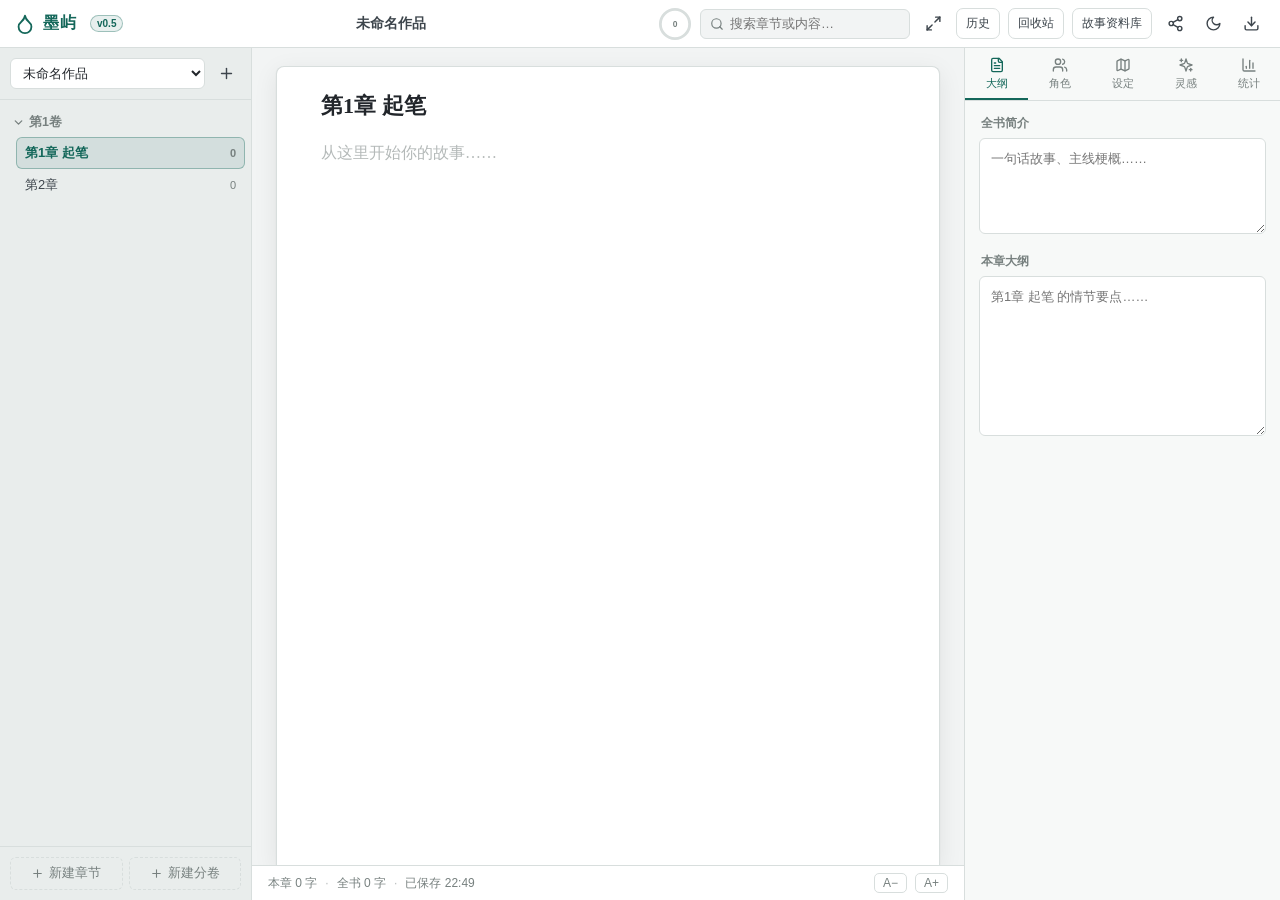
==== index.html @ b85f901d "feat: 新增水墨与未来界面主题" ====
<!DOCTYPE html>
<html lang="zh-CN">
<head>
<meta charset="UTF-8">
<meta name="viewport" content="width=device-width, initial-scale=1.0">
<title>墨屿 · 小说写作台 v0.5</title>
<link rel="stylesheet" href="styles.css?v=5">
<link rel="stylesheet" href="workspace-tools.css?v=5">
</head>
<body>
<header class="topbar">
  <div class="brand">
    <svg class="brand-mark" viewBox="0 0 24 24" fill="none" stroke="currentColor" stroke-width="2" stroke-linecap="round" stroke-linejoin="round"><path d="M12 22a7 7 0 0 0 7-7c0-2-1-3.9-3-5.5s-3.5-4-4-6.5c-.5 2.5-2 4.9-4 6.5C6 11.1 5 13 5 15a7 7 0 0 0 7 7z"/></svg>
    <span class="brand-name">墨屿</span><span class="version-badge">v0.5</span>
  </div>

  <div class="book-title-wrap">
    <input id="bookTitle" class="book-title" type="text" spellcheck="false" title="书名(点击修改)">
  </div>

  <div class="topbar-right">
    <div class="goal-ring" id="goalRing" title="今日码字进度">
      <svg viewBox="0 0 36 36">
        <circle class="ring-bg" cx="18" cy="18" r="15.5"></circle>
        <circle class="ring-fg" id="ringFg" cx="18" cy="18" r="15.5"></circle>
      </svg>
      <span class="ring-num" id="ringNum">0</span>
    </div>

    <div class="search-box">
      <svg viewBox="0 0 24 24" fill="none" stroke="currentColor" stroke-width="2" stroke-linecap="round"><circle cx="11" cy="11" r="8"/><path d="m21 21-4.3-4.3"/></svg>
      <input id="searchInput" type="text" placeholder="搜索章节或内容…" spellcheck="false">
      <div class="search-results" id="searchResults" hidden></div>
    </div>

    <button class="icon-btn" id="btnFocus" title="专注模式">
      <svg viewBox="0 0 24 24" fill="none" stroke="currentColor" stroke-width="2" stroke-linecap="round" stroke-linejoin="round"><path d="M15 3h6v6"/><path d="M9 21H3v-6"/><path d="M21 3l-7 7"/><path d="M3 21l7-7"/></svg>
    </button>
    <button class="text-tool-btn" id="btnHistory">历史</button>
    <button class="text-tool-btn" id="btnTrash">回收站</button>
    <button class="text-tool-btn" id="btnWorkspace">故事资料库</button>
    <button class="icon-btn" id="btnGraph" title="人物关系网">
      <svg viewBox="0 0 24 24" fill="none" stroke="currentColor" stroke-width="2" stroke-linecap="round" stroke-linejoin="round"><circle cx="18" cy="5" r="3"/><circle cx="6" cy="12" r="3"/><circle cx="18" cy="19" r="3"/><path d="m8.6 13.5 6.8 4"/><path d="m15.4 6.5-6.8 4"/></svg>
    </button>
    <div class="theme-wrap">
      <button class="icon-btn" id="btnTheme" title="选择界面主题" aria-haspopup="true" aria-expanded="false">
        <svg viewBox="0 0 24 24" fill="none" stroke="currentColor" stroke-width="2" stroke-linecap="round" stroke-linejoin="round"><path d="M12 3a6 6 0 0 0 9 9 9 9 0 1 1-9-9Z"/></svg>
      </button>
      <div class="theme-menu" id="themeMenu" hidden>
        <button data-theme-option="light"><i class="theme-dot light"></i><span>明亮</span><small>清爽通用</small></button>
        <button data-theme-option="dark"><i class="theme-dot dark"></i><span>深色</span><small>沉静护眼</small></button>
        <button data-theme-option="ink"><i class="theme-dot ink"></i><span>水墨</span><small>宣纸与朱砂</small></button>
        <button data-theme-option="future"><i class="theme-dot future"></i><span>未来</span><small>深空与冷光</small></button>
      </div>
    </div>
    <div class="menu-wrap">
      <button class="icon-btn" id="btnExport" title="导出 / 备份">
        <svg viewBox="0 0 24 24" fill="none" stroke="currentColor" stroke-width="2" stroke-linecap="round" stroke-linejoin="round"><path d="M21 15v4a2 2 0 0 1-2 2H5a2 2 0 0 1-2-2v-4"/><path d="m7 10 5 5 5-5"/><path d="M12 15V3"/></svg>
      </button>
      <div class="menu" id="exportMenu" hidden>
        <button data-action="export-txt">导出成稿 TXT</button>
        <button data-action="export-json">备份项目 JSON</button>
        <button data-action="import-json">导入 JSON 备份</button>
      </div>
    </div>
  </div>
</header>

<div class="layout">
  <aside class="sidebar" id="sidebar">
    <div class="side-head">
      <select id="projectSelect" title="切换作品"></select>
      <button class="icon-btn" id="btnNewProject" title="新建作品">
        <svg viewBox="0 0 24 24" fill="none" stroke="currentColor" stroke-width="2" stroke-linecap="round"><path d="M12 5v14"/><path d="M5 12h14"/></svg>
      </button>
    </div>
    <div class="tree" id="tree"></div>
    <div class="side-foot">
      <button class="ghost-btn" id="btnAddChapter">
        <svg viewBox="0 0 24 24" fill="none" stroke="currentColor" stroke-width="2" stroke-linecap="round"><path d="M12 5v14"/><path d="M5 12h14"/></svg>
        新建章节
      </button>
      <button class="ghost-btn" id="btnAddVolume">
        <svg viewBox="0 0 24 24" fill="none" stroke="currentColor" stroke-width="2" stroke-linecap="round"><path d="M12 5v14"/><path d="M5 12h14"/></svg>
        新建分卷
      </button>
    </div>
  </aside>

  <main class="editor-area" id="editorArea">
    <div class="paper">
      <input id="chapterTitle" class="chapter-title" type="text" placeholder="章节标题" spellcheck="false">
      <textarea id="editor" placeholder="从这里开始你的故事……" spellcheck="false"></textarea>
    </div>
    <footer class="statusbar">
      <span id="stChapter">本章 0 字</span>
      <span class="dot">·</span>
      <span id="stTotal">全书 0 字</span>
      <span class="dot">·</span>
      <span id="stSaved">尚未保存</span>
      <span class="spacer"></span>
      <button class="mini-btn" id="btnFontMinus" title="减小字号">A−</button>
      <button class="mini-btn" id="btnFontPlus" title="增大字号">A+</button>
    </footer>
  </main>

  <aside class="panel" id="panel">
    <nav class="panel-tabs">
      <button data-tab="outline" title="大纲"><svg viewBox="0 0 24 24" fill="none" stroke="currentColor" stroke-width="2" stroke-linecap="round" stroke-linejoin="round"><path d="M15 2H6a2 2 0 0 0-2 2v16a2 2 0 0 0 2 2h12a2 2 0 0 0 2-2V7Z"/><path d="M14 2v4a2 2 0 0 0 2 2h4"/><path d="M10 9H8"/><path d="M16 13H8"/><path d="M16 17H8"/></svg><span>大纲</span></button>
      <button data-tab="chars" title="角色"><svg viewBox="0 0 24 24" fill="none" stroke="currentColor" stroke-width="2" stroke-linecap="round" stroke-linejoin="round"><path d="M16 21v-2a4 4 0 0 0-4-4H6a4 4 0 0 0-4 4v2"/><circle cx="9" cy="7" r="4"/><path d="M22 21v-2a4 4 0 0 0-3-3.87"/><path d="M16 3.13a4 4 0 0 1 0 7.75"/></svg><span>角色</span></button>
      <button data-tab="notes" title="设定"><svg viewBox="0 0 24 24" fill="none" stroke="currentColor" stroke-width="2" stroke-linecap="round" stroke-linejoin="round"><path d="M14.106 5.553a2 2 0 0 0 1.788 0l3.659-1.83A1 1 0 0 1 21 4.619v12.764a1 1 0 0 1-.553.894l-4.553 2.277a2 2 0 0 1-1.788 0l-4.212-2.106a2 2 0 0 0-1.788 0l-3.659 1.83A1 1 0 0 1 3 19.381V6.618a1 1 0 0 1 .553-.894l4.553-2.277a2 2 0 0 1 1.788 0z"/><path d="M15 5.764v15"/><path d="M9 3.236v15"/></svg><span>设定</span></button>
      <button data-tab="inspire" title="灵感"><svg viewBox="0 0 24 24" fill="none" stroke="currentColor" stroke-width="2" stroke-linecap="round" stroke-linejoin="round"><path d="M12 3l1.9 5.8a2 2 0 0 0 1.3 1.3L21 12l-5.8 1.9a2 2 0 0 0-1.3 1.3L12 21l-1.9-5.8a2 2 0 0 0-1.3-1.3L3 12l5.8-1.9a2 2 0 0 0 1.3-1.3Z"/><path d="M5 3v4"/><path d="M3 5h4"/><path d="M19 17v4"/><path d="M17 19h4"/></svg><span>灵感</span></button>
      <button data-tab="stats" title="统计"><svg viewBox="0 0 24 24" fill="none" stroke="currentColor" stroke-width="2" stroke-linecap="round" stroke-linejoin="round"><path d="M3 3v16a2 2 0 0 0 2 2h16"/><path d="M18 17V9"/><path d="M13 17V5"/><path d="M8 17v-3"/></svg><span>统计</span></button>
    </nav>
    <div class="panel-body" id="panelBody"></div>
  </aside>
</div>

<input type="file" id="importFile" accept=".json" hidden>
<script src="app.js?v=5"></script>
<script src="graph.js?v=5"></script>
<script src="workspace-tools.js?v=5"></script>
</body>
</html>
---- styles.css ----
/* ============ 墨屿 · 主题变量 ============ */
:root {
  --bg: #f2f4f4;
  --paper: #ffffff;
  --side: #e9edec;
  --panel: #f7f9f8;
  --line: #d8dedd;
  --ink: #22262b;
  --ink-soft: #3d454c;
  --muted: #77807f;
  --accent: #14675a;
  --accent-hover: #0e5347;
  --accent-soft: rgba(20, 103, 90, 0.1);
  --accent-line: rgba(20, 103, 90, 0.35);
  --danger: #b23c2a;
  --gold: #b07d2b;
  --shadow: 0 1px 2px rgba(23, 30, 29, 0.06), 0 6px 24px rgba(23, 30, 29, 0.08);
  --ui-font: "Segoe UI", "Microsoft YaHei UI", "Microsoft YaHei", sans-serif;
  --write-font: "Source Han Serif SC", "Noto Serif SC", "Songti SC", "SimSun", serif;
}
[data-theme="dark"] {
  --bg: #14171a;
  --paper: #1d2126;
  --side: #101315;
  --panel: #181c1f;
  --line: #2b3136;
  --ink: #d9dde1;
  --ink-soft: #b7bec4;
  --muted: #7d868d;
  --accent: #35a892;
  --accent-hover: #4bbdA6;
  --accent-soft: rgba(53, 168, 146, 0.14);
  --accent-line: rgba(53, 168, 146, 0.4);
  --danger: #e06a50;
  --gold: #d0a04a;
  --shadow: 0 1px 2px rgba(0, 0, 0, 0.3), 0 6px 24px rgba(0, 0, 0, 0.35);
}

* { box-sizing: border-box; margin: 0; padding: 0; }
html, body { height: 100%; }
body {
  font-family: var(--ui-font);
  font-size: 14px;
  color: var(--ink);
  background: var(--bg);
  display: grid;
  grid-template-rows: 48px 1fr;
  overflow: hidden;
}
button { font-family: inherit; cursor: pointer; }
input, textarea, select { font-family: inherit; color: var(--ink); }
::selection { background: var(--accent-soft); }

/* ============ 顶栏 ============ */
.topbar {
  display: flex;
  align-items: center;
  gap: 16px;
  padding: 0 14px;
  background: var(--paper);
  border-bottom: 1px solid var(--line);
  z-index: 30;
}
.brand { display: flex; align-items: center; gap: 7px; color: var(--accent); }
.brand-mark { width: 22px; height: 22px; }
.brand-name { font-weight: 700; font-size: 16px; letter-spacing: 1px; }

.book-title-wrap { flex: 1; display: flex; justify-content: center; min-width: 0; }
.book-title {
  border: 1px solid transparent;
  background: transparent;
  font-size: 14px;
  font-weight: 600;
  text-align: center;
  padding: 4px 10px;
  border-radius: 6px;
  max-width: 320px;
  width: 100%;
  color: var(--ink-soft);
}
.book-title:hover { border-color: var(--line); }
.book-title:focus { outline: none; border-color: var(--accent-line); background: var(--bg); }

.topbar-right { display: flex; align-items: center; gap: 8px; }

/* 今日目标圆环 */
.goal-ring { position: relative; width: 34px; height: 34px; }
.goal-ring svg { width: 34px; height: 34px; transform: rotate(-90deg); }
.ring-bg { fill: none; stroke: var(--line); stroke-width: 3; }
.ring-fg {
  fill: none; stroke: var(--accent); stroke-width: 3; stroke-linecap: round;
  stroke-dasharray: 97.4; stroke-dashoffset: 97.4;
  transition: stroke-dashoffset 0.4s ease;
}
.goal-ring.done .ring-fg { stroke: var(--gold); }
.ring-num {
  position: absolute; inset: 0;
  display: flex; align-items: center; justify-content: center;
  font-size: 8.5px; font-weight: 700; color: var(--muted);
}
.goal-ring.done .ring-num { color: var(--gold); }

/* 搜索 */
.search-box {
  position: relative;
  display: flex; align-items: center; gap: 6px;
  background: var(--bg);
  border: 1px solid var(--line);
  border-radius: 6px;
  padding: 0 9px;
  height: 30px;
  width: 210px;
}
.search-box svg { width: 14px; height: 14px; color: var(--muted); flex: none; }
.search-box input { border: none; background: transparent; outline: none; width: 100%; font-size: 13px; }
.search-results {
  position: absolute; top: 36px; right: 0;
  width: 300px; max-height: 320px; overflow-y: auto;
  background: var(--paper);
  border: 1px solid var(--line);
  border-radius: 8px;
  box-shadow: var(--shadow);
  z-index: 50;
}
.search-hit { padding: 9px 12px; border-bottom: 1px solid var(--line); cursor: pointer; }
.search-hit:last-child { border-bottom: none; }
.search-hit:hover { background: var(--accent-soft); }
.search-hit .hit-title { font-weight: 600; font-size: 13px; }
.search-hit .hit-vol { color: var(--muted); font-size: 12px; margin-left: 6px; }
.search-hit .hit-clip { color: var(--muted); font-size: 12px; margin-top: 3px; line-height: 1.5; }
.search-hit mark { background: var(--accent-soft); color: var(--accent); border-radius: 2px; padding: 0 1px; }
.search-empty { padding: 14px; color: var(--muted); text-align: center; font-size: 13px; }

/* 图标按钮 */
.icon-btn {
  width: 30px; height: 30px;
  display: inline-flex; align-items: center; justify-content: center;
  background: transparent; border: 1px solid transparent; border-radius: 6px;
  color: var(--ink-soft);
}
.icon-btn:hover { background: var(--accent-soft); color: var(--accent); }
.icon-btn svg { width: 17px; height: 17px; }
.icon-btn.active { background: var(--accent-soft); color: var(--accent); }

/* 导出菜单 */
.menu-wrap { position: relative; }
.menu {
  position: absolute; top: 36px; right: 0;
  background: var(--paper); border: 1px solid var(--line);
  border-radius: 8px; box-shadow: var(--shadow);
  min-width: 170px; padding: 5px; z-index: 50;
}
.menu button {
  display: block; width: 100%; text-align: left;
  background: none; border: none; border-radius: 5px;
  padding: 8px 10px; font-size: 13px; color: var(--ink);
}
.menu button:hover { background: var(--accent-soft); color: var(--accent); }

/* ============ 主布局 ============ */
.layout {
  display: grid;
  grid-template-columns: 252px 1fr 316px;
  min-height: 0;
}

/* ---- 左侧: 作品树 ---- */
.sidebar {
  background: var(--side);
  border-right: 1px solid var(--line);
  display: flex; flex-direction: column;
  min-height: 0;
}
.side-head { display: flex; gap: 6px; padding: 10px; border-bottom: 1px solid var(--line); }
.side-head select {
  flex: 1; min-width: 0;
  background: var(--paper); border: 1px solid var(--line);
  border-radius: 6px; padding: 6px 8px; font-size: 13px; outline: none;
}
.tree { flex: 1; overflow-y: auto; padding: 8px 6px; }

.vol { margin-bottom: 4px; }
.vol-header {
  display: flex; align-items: center; gap: 4px;
  padding: 6px 6px; border-radius: 6px;
  font-size: 12.5px; font-weight: 700; color: var(--muted);
  cursor: pointer; user-select: none;
}
.vol-header:hover { background: var(--accent-soft); color: var(--accent); }
.vol-header .chev { width: 13px; height: 13px; transition: transform 0.15s; flex: none; }
.vol.closed .chev { transform: rotate(-90deg); }
.vol-title { flex: 1; overflow: hidden; text-overflow: ellipsis; white-space: nowrap; }
.vol-acts, .ch-acts { display: none; gap: 2px; flex: none; }
.vol-header:hover .vol-acts, .ch-item:hover .ch-acts { display: inline-flex; }
.mini-icon {
  width: 20px; height: 20px; border: none; background: none; border-radius: 4px;
  display: inline-flex; align-items: center; justify-content: center;
  color: var(--muted);
}
.mini-icon:hover { color: var(--accent); background: var(--paper); }
.mini-icon.danger:hover { color: var(--danger); }
.mini-icon svg { width: 12.5px; height: 12.5px; }

.ch-list { padding-left: 10px; }
.vol.closed .ch-list { display: none; }
.ch-item {
  display: flex; align-items: center; gap: 4px;
  padding: 6px 8px; border-radius: 6px;
  font-size: 13px; cursor: pointer; user-select: none;
  color: var(--ink-soft);
  border: 1px solid transparent;
}
.ch-item:hover { background: var(--accent-soft); }
.ch-item.active { background: var(--accent-soft); color: var(--accent); font-weight: 600; border-color: var(--accent-line); }
.ch-item .ch-name { flex: 1; overflow: hidden; text-overflow: ellipsis; white-space: nowrap; }
.ch-item .ch-count { font-size: 11px; color: var(--muted); flex: none; }
.ch-item.drop-before { box-shadow: 0 -2px 0 var(--accent); }
.ch-item.drop-after { box-shadow: 0 2px 0 var(--accent); }
.vol-header.drop-into { outline: 2px dashed var(--accent-line); outline-offset: -2px; }

.rename-input {
  flex: 1; min-width: 0; font-size: 13px;
  border: 1px solid var(--accent-line); border-radius: 4px;
  padding: 2px 6px; outline: none; background: var(--paper);
}

.side-foot {
  display: flex; gap: 6px; padding: 10px;
  border-top: 1px solid var(--line);
}
.ghost-btn {
  flex: 1;
  display: inline-flex; align-items: center; justify-content: center; gap: 5px;
  background: transparent; border: 1px dashed var(--line);
  border-radius: 6px; padding: 7px 0;
  font-size: 12.5px; color: var(--muted);
}
.ghost-btn:hover { border-color: var(--accent-line); color: var(--accent); background: var(--accent-soft); }
.ghost-btn svg { width: 13px; height: 13px; }

/* ---- 中间: 编辑器 ---- */
.editor-area {
  display: flex; flex-direction: column;
  min-width: 0; min-height: 0;
  background: var(--bg);
}
.paper {
  flex: 1; min-height: 0;
  display: flex; flex-direction: column;
  background: var(--paper);
  margin: 18px auto 0;
  width: min(760px, calc(100% - 48px));
  border: 1px solid var(--line);
  border-bottom: none;
  border-radius: 8px 8px 0 0;
  box-shadow: var(--shadow);
  overflow: hidden;
}
.chapter-title {
  border: none; outline: none; background: transparent;
  font-family: var(--write-font);
  font-size: 22px; font-weight: 700;
  padding: 26px 44px 6px;
  color: var(--ink);
}
#editor {
  flex: 1; min-height: 0;
  border: none; outline: none; resize: none; background: transparent;
  font-family: var(--write-font);
  font-size: 16px; line-height: 2;
  padding: 12px 44px 60px;
  color: var(--ink);
}
#editor::placeholder, .chapter-title::placeholder { color: var(--muted); opacity: 0.55; }

.statusbar {
  display: flex; align-items: center; gap: 8px;
  padding: 7px 16px;
  font-size: 12px; color: var(--muted);
  border-top: 1px solid var(--line);
  background: var(--paper);
}
.statusbar .dot { opacity: 0.5; }
.statusbar .spacer { flex: 1; }
.mini-btn {
  border: 1px solid var(--line); background: transparent;
  border-radius: 5px; padding: 2px 8px;
  font-size: 12px; color: var(--muted);
}
.mini-btn:hover { color: var(--accent); border-color: var(--accent-line); }

/* ---- 右侧: 设定面板 ---- */
.panel {
  background: var(--panel);
  border-left: 1px solid var(--line);
  display: flex; flex-direction: column;
  min-height: 0;
}
.panel-tabs {
  display: flex;
  border-bottom: 1px solid var(--line);
}
.panel-tabs button {
  flex: 1;
  display: flex; flex-direction: column; align-items: center; gap: 3px;
  background: none; border: none;
  padding: 9px 0 7px;
  font-size: 11px; color: var(--muted);
  border-bottom: 2px solid transparent;
}
.panel-tabs button svg { width: 16px; height: 16px; }
.panel-tabs button:hover { color: var(--accent); }
.panel-tabs button.active { color: var(--accent); border-bottom-color: var(--accent); }
.panel-body { flex: 1; overflow-y: auto; padding: 14px; }

.field-label {
  font-size: 12px; font-weight: 700; color: var(--muted);
  margin: 0 0 6px 2px;
}
.panel-body textarea, .panel-body input[type="text"] {
  width: 100%;
  background: var(--paper);
  border: 1px solid var(--line);
  border-radius: 6px;
  padding: 9px 11px;
  font-size: 13px; line-height: 1.7;
  outline: none; resize: vertical;
}
.panel-body textarea:focus, .panel-body input[type="text"]:focus { border-color: var(--accent-line); }
.outline-syn { min-height: 96px; margin-bottom: 16px; }
.outline-ch { min-height: 160px; }
.outline-empty { color: var(--muted); font-size: 13px; padding: 18px 4px; text-align: center; }

/* 卡片(角色 / 设定) */
.card {
  background: var(--paper);
  border: 1px solid var(--line);
  border-radius: 8px;
  padding: 12px;
  margin-bottom: 10px;
}
.card-head { display: flex; align-items: center; gap: 8px; }
.card-head input.card-name {
  flex: 1; min-width: 0;
  border: none; background: transparent; outline: none;
  font-size: 14px; font-weight: 700; color: var(--ink);
  border-bottom: 1px dashed transparent;
  padding: 1px 0;
}
.card-head input.card-name:hover, .card-head input.card-name:focus { border-bottom-color: var(--accent-line); }
.tag-select {
  border: 1px solid var(--line); background: var(--bg);
  border-radius: 20px; padding: 2px 8px;
  font-size: 11px; color: var(--muted); outline: none;
}
.card textarea {
  margin-top: 8px; min-height: 64px; font-size: 12.5px;
}
.card-actions { display: flex; justify-content: flex-end; margin-top: 6px; }
.link-btn {
  background: none; border: none;
  font-size: 12px; color: var(--muted);
  display: inline-flex; align-items: center; gap: 4px;
}
.link-btn:hover { color: var(--danger); }
.link-btn svg { width: 12px; height: 12px; }

.add-block {
  width: 100%;
  border: 1px dashed var(--line); background: transparent;
  border-radius: 8px; padding: 10px;
  font-size: 13px; color: var(--muted);
  display: flex; align-items: center; justify-content: center; gap: 6px;
}
.add-block:hover { color: var(--accent); border-color: var(--accent-line); background: var(--accent-soft); }
.add-block svg { width: 14px; height: 14px; }

/* 灵感 */
.inspire-card {
  background: var(--paper);
  border: 1px solid var(--line);
  border-left: 3px solid var(--gold);
  border-radius: 8px;
  padding: 14px;
  font-family: var(--write-font);
  font-size: 14px; line-height: 1.9;
  color: var(--ink);
  margin-bottom: 12px;
}
.inspire-actions { display: flex; gap: 8px; }
.solid-btn {
  flex: 1;
  background: var(--accent); color: #fff;
  border: none; border-radius: 6px;
  padding: 8px 0; font-size: 13px;
  display: inline-flex; align-items: center; justify-content: center; gap: 6px;
}
.solid-btn:hover { background: var(--accent-hover); }
.solid-btn.plain { background: transparent; color: var(--accent); border: 1px solid var(--accent-line); }
.solid-btn.plain:hover { background: var(--accent-soft); }
.solid-btn svg { width: 14px; height: 14px; }

/* 统计 */
.stat-grid { display: grid; grid-template-columns: 1fr 1fr; gap: 10px; margin-bottom: 16px; }
.stat-cell {
  background: var(--paper); border: 1px solid var(--line);
  border-radius: 8px; padding: 12px;
}
.stat-num { font-size: 22px; font-weight: 700; color: var(--ink); font-variant-numeric: tabular-nums; }
.stat-num em { font-style: normal; font-size: 12px; color: var(--muted); font-weight: 400; margin-left: 3px; }
.stat-cap { font-size: 12px; color: var(--muted); margin-top: 2px; }
.goal-row { display: flex; align-items: center; gap: 8px; margin: 0 2px 8px; font-size: 12.5px; color: var(--muted); }
.goal-row input {
  width: 70px; background: var(--paper); border: 1px solid var(--line);
  border-radius: 5px; padding: 4px 6px; font-size: 12.5px; outline: none; color: var(--ink);
}
.progress-track {
  height: 8px; background: var(--line); border-radius: 4px;
  overflow: hidden; margin-bottom: 18px;
}
.progress-fill { height: 100%; background: var(--accent); border-radius: 4px; transition: width 0.3s; }
.progress-fill.done { background: var(--gold); }
.week-chart { display: flex; align-items: flex-end; gap: 8px; height: 110px; padding: 6px 2px 0; }
.day-bar { flex: 1; display: flex; flex-direction: column; align-items: center; gap: 5px; height: 100%; justify-content: flex-end; }
.day-bar .bar {
  width: 100%; max-width: 26px;
  background: var(--accent); border-radius: 4px 4px 0 0;
  min-height: 2px;
}
.day-bar.today .bar { background: var(--gold); }
.day-bar .bar-num { font-size: 10px; color: var(--muted); }
.day-bar .bar-day { font-size: 10.5px; color: var(--muted); }
.day-bar.today .bar-day { color: var(--gold); font-weight: 700; }

/* 专注模式 */
body.focus .sidebar, body.focus .panel { display: none; }
body.focus .layout { grid-template-columns: 1fr; }
body.focus .paper { width: min(820px, calc(100% - 64px)); }

/* 滚动条 */
::-webkit-scrollbar { width: 9px; height: 9px; }
::-webkit-scrollbar-thumb { background: var(--line); border-radius: 5px; border: 2px solid transparent; background-clip: content-box; }
::-webkit-scrollbar-thumb:hover { background: var(--muted); border: 2px solid transparent; background-clip: content-box; }
::-webkit-scrollbar-track { background: transparent; }

/* 空树提示 */
.tree-empty { padding: 26px 14px; text-align: center; color: var(--muted); font-size: 13px; line-height: 2; }

@media (max-width: 1100px) {
  .layout { grid-template-columns: 220px 1fr 280px; }
  .search-box { width: 150px; }
}

/* ============ 人物关系网 ============ */
.graph-overlay {
  position: fixed; inset: 0; z-index: 100;
  background: var(--bg);
  display: grid; grid-template-rows: 52px 1fr auto;
}
.graph-top {
  display: flex; align-items: center; gap: 12px;
  flex-wrap: wrap; row-gap: 8px;
  padding: 8px 16px;
  background: var(--paper);
  border-bottom: 1px solid var(--line);
}
.graph-title { font-size: 15px; font-weight: 700; }
.graph-meta { color: var(--muted); font-size: 12.5px; }
.legend {
  display: flex; align-items: center; gap: 12px; flex-wrap: wrap;
  margin-left: auto;
  font-size: 11.5px; color: var(--muted);
}
.legend .lg { display: inline-flex; align-items: center; gap: 4px; }
.legend i.dot { width: 9px; height: 9px; border-radius: 50%; }
.legend i.line { width: 14px; height: 3px; border-radius: 2px; }\n.graph-zoom {\n  display: inline-flex; align-items: center; gap: 4px;\n  background: var(--bg); border: 1px solid var(--line);\n  border-radius: 6px; padding: 2px;\n  font-size: 12px; color: var(--muted);\n}\n.graph-zoom button {\n  width: 24px; height: 24px;\n  display: inline-flex; align-items: center; justify-content: center;\n  background: transparent; border: none; border-radius: 4px;\n  color: var(--ink-soft); font-size: 16px; line-height: 1;\n}\n.graph-zoom button:hover { background: var(--accent-soft); color: var(--accent); }\n#graphZoomValue { min-width: 38px; text-align: center; font-size: 11px; }
.graph-main { display: grid; grid-template-columns: 1fr 308px; min-height: 0; }
.graph-canvas-wrap { position: relative; min-width: 0; min-height: 0; }
#graphCanvas { width: 100%; height: 100%; display: block; cursor: grab; }
#graphCanvas.grabbing { cursor: grabbing; }
#graphCanvas.point { cursor: pointer; }
.graph-hint {
  position: absolute; left: 14px; bottom: 12px;
  font-size: 11.5px; color: var(--muted);
  background: var(--paper); border: 1px solid var(--line);
  border-radius: 6px; padding: 5px 10px;
  pointer-events: none;
}
.graph-side {
  border-left: 1px solid var(--line);
  background: var(--panel);
  overflow-y: auto;
  padding: 12px;
  display: flex; flex-direction: column; gap: 14px;
}
.gs-cap {
  font-size: 12px; font-weight: 700; color: var(--muted);
  margin-bottom: 8px; display: flex; align-items: center; justify-content: space-between;
}
.person-row {
  display: flex; align-items: center; gap: 8px;
  padding: 7px 9px; border-radius: 6px;
  cursor: pointer; border: 1px solid transparent;
}
.person-row:hover { background: var(--accent-soft); }
.person-row.sel { background: var(--accent-soft); border-color: var(--accent-line); }
.person-row.new-found { border: 1px dashed var(--line); }
.person-dot { width: 10px; height: 10px; border-radius: 50%; flex: none; }
.person-name { font-weight: 600; font-size: 13px; flex: 1; overflow: hidden; text-overflow: ellipsis; white-space: nowrap; }
.person-tag {
  font-size: 10.5px; color: var(--muted);
  border: 1px solid var(--line); border-radius: 10px;
  padding: 1px 7px; flex: none;
}
.person-n { font-size: 11px; color: var(--muted); flex: none; font-variant-numeric: tabular-nums; }
.join-btn {
  border: 1px solid var(--accent-line); background: transparent;
  color: var(--accent); border-radius: 5px;
  font-size: 11px; padding: 2px 8px; flex: none;
}
.join-btn:hover { background: var(--accent-soft); }

.rel-row {
  background: var(--paper); border: 1px solid var(--line);
  border-radius: 8px; padding: 10px 12px; margin-bottom: 8px;
}
.rel-head { display: flex; align-items: center; gap: 7px; margin-bottom: 5px; }
.rel-name { font-weight: 700; font-size: 13px; flex: 1; }
.rel-type {
  font-size: 10.5px; font-weight: 700;
  border: 1px solid; border-radius: 10px;
  padding: 1px 8px;
}
.rel-w { font-size: 11px; color: var(--muted); }
.rel-evi {
  font-family: var(--write-font);
  font-size: 12.5px; line-height: 1.8;
  color: var(--ink-soft);
  border-left: 2px solid var(--gold);
  padding-left: 9px;
  margin-top: 5px;
}
.gs-empty { color: var(--muted); font-size: 12.5px; padding: 10px 2px; line-height: 1.8; }

/* ============ 人物关系网升级控件 ============ */
.graph-select {
  height: 30px;
  background: var(--paper);
  border: 1px solid var(--line);
  border-radius: 6px;
  color: var(--ink-soft);
  padding: 0 8px;
  font-size: 13px;
}
.path-query {
  display: flex;
  align-items: center;
  gap: 5px;
  background: var(--bg);
  border: 1px solid var(--line);
  border-radius: 6px;
  padding: 3px 6px;
  color: var(--muted);
  font-size: 12px;
}
.path-query input {
  width: 62px;
  border: none;
  background: transparent;
  outline: none;
  color: var(--ink);
  font-size: 12px;
}
.graph-tooltip {
  position: absolute;
  display: none;
  z-index: 20;
  max-width: 260px;
  background: var(--paper);
  border: 1px solid var(--line);
  border-radius: 6px;
  box-shadow: var(--shadow);
  padding: 7px 9px;
  font-size: 12px;
  line-height: 1.5;
  pointer-events: none;
  color: var(--ink-soft);
}
.graph-bottom {
  border-top: 1px solid var(--line);
  background: var(--paper);
  padding: 8px 16px;
}
.timeline {
  display: flex;
  align-items: center;
  gap: 10px;
  font-size: 12px;
  color: var(--muted);
}
.timeline input[type="range"] {
  flex: 1;
}
.graph-controls {
  display: flex;
  flex-direction: column;
  gap: 8px;
  margin-bottom: 12px;
}
.graph-search {
  width: 100%;
  height: 30px;
  background: var(--paper);
  border: 1px solid var(--line);
  border-radius: 6px;
  padding: 0 9px;
  font-size: 13px;
  color: var(--ink);
  outline: none;
}
.graph-search:focus { border-color: var(--accent-line); }
.filter-row {
  display: flex;
  gap: 6px;
}
.filter-row select {
  flex: 1;
  min-width: 0;
  height: 28px;
  background: var(--paper);
  border: 1px solid var(--line);
  border-radius: 6px;
  font-size: 12px;
  color: var(--ink-soft);
}
.gs-editor {
  background: var(--paper);
  border: 1px solid var(--line);
  border-radius: 8px;
  padding: 10px 12px;
  display: flex;
  flex-direction: column;
  gap: 9px;
  margin-bottom: 12px;
}
.gs-editor label {
  display: flex;
  flex-direction: column;
  gap: 3px;
  font-size: 12px;
  color: var(--muted);
}
.gs-editor input[type="text"],
.gs-editor input[type="url"],
.gs-editor input[type="number"],
.gs-editor input:not([type]),
.gs-editor select {
  height: 30px;
  background: var(--bg);
  border: 1px solid var(--line);
  border-radius: 6px;
  padding: 0 8px;
  font-size: 13px;
  color: var(--ink);
  outline: none;
}
.gs-editor input[type="color"] {
  height: 30px;
  padding: 2px;
  background: var(--bg);
  border: 1px solid var(--line);
  border-radius: 6px;
}
.gs-editor label:has(input[type="checkbox"]) {
  flex-direction: row;
  align-items: center;
  gap: 6px;
}
.gs-editor input[type="range"] { flex: 1; }
.add-block {
  display: block;
  width: 100%;
  background: var(--accent-soft);
  color: var(--accent);
  border: 1px solid var(--accent-line);
  border-radius: 6px;
  padding: 7px 10px;
  font-size: 12.5px;
  text-align: center;
}
.add-block:hover { background: rgba(20, 103, 90, 0.18); }
.danger-btn {
  width: 100%;
  background: transparent;
  color: var(--danger);
  border: 1px solid var(--danger);
  border-radius: 6px;
  padding: 7px 10px;
  font-size: 12.5px;
}
.edge-row { cursor: pointer; }
.edge-row:hover { border-color: var(--accent-line); }
.bookmark-row { gap: 5px; }
.bookmark-row .person-name { min-width: 0; }
.bookmark-row .join-btn { margin-left: auto; }
@media (max-width: 1100px) {
  .graph-top { flex-wrap: wrap; row-gap: 8px; padding: 8px 12px; }
  .path-query { order: 10; }
}

/* ============ 关系网 · 阵营管理 / 断线 ============ */
.camp-row { cursor: default; }
.camp-row input[type="color"],
.camp-add-row input[type="color"] {
  width: 30px; height: 24px; padding: 0; flex: none;
  border: 1px solid var(--line); border-radius: 4px;
  background: none; cursor: pointer;
}
.camp-add-row { display: flex; align-items: center; gap: 6px; margin-top: 8px; }
.camp-add-row #newCampName {
  flex: 1; min-width: 0; padding: 5px 8px; font-size: 12px;
  border: 1px solid var(--line); border-radius: 6px;
  background: var(--paper); color: var(--ink);
}
.camp-add-row #newCampName:focus { outline: none; border-color: var(--accent-line); }

.version-badge{margin-left:6px;border:1px solid var(--accent-line);border-radius:10px;padding:2px 6px;background:var(--accent-soft);color:var(--accent);font-size:10px;font-weight:600}

/* ============ 扩展主题：水墨 / 未来 ============ */
[data-theme="ink"] {
  --bg:#e9e5da;--paper:#f7f3e9;--side:#e2ddd0;--panel:#f0ece2;--line:#cfc8b8;
  --ink:#272824;--ink-soft:#474943;--muted:#77776e;--accent:#315f52;--accent-hover:#244c42;
  --accent-soft:rgba(49,95,82,.11);--accent-line:rgba(49,95,82,.36);--danger:#a94635;--gold:#9a722c;
  --shadow:0 1px 2px rgba(48,43,33,.07),0 10px 30px rgba(48,43,33,.1);
}
[data-theme="future"] {
  --bg:#060d18;--paper:#0c1726;--side:#07111e;--panel:#091523;--line:#1b3249;
  --ink:#dce9f4;--ink-soft:#a9bdd0;--muted:#70869b;--accent:#4bd7ed;--accent-hover:#7be8f7;
  --accent-soft:rgba(75,215,237,.11);--accent-line:rgba(75,215,237,.38);--danger:#ff765f;--gold:#e5ab4b;
  --shadow:0 1px 2px rgba(0,0,0,.38),0 12px 36px rgba(0,9,22,.55),0 0 24px rgba(47,181,225,.05);
}
.theme-wrap{position:relative}.theme-menu{position:absolute;top:38px;right:0;z-index:90;width:188px;border:1px solid var(--line);border-radius:10px;padding:6px;background:var(--paper);box-shadow:var(--shadow)}.theme-menu[hidden]{display:none}.theme-menu button{display:grid;grid-template-columns:18px 1fr auto;align-items:center;gap:8px;width:100%;border:1px solid transparent;border-radius:7px;padding:8px;background:transparent;color:var(--ink);text-align:left}.theme-menu button:hover,.theme-menu button.active{border-color:var(--accent-line);background:var(--accent-soft);color:var(--accent)}.theme-menu small{color:var(--muted);font-size:10px}.theme-dot{width:14px;height:14px;border:1px solid var(--line);border-radius:50%}.theme-dot.light{background:#fff}.theme-dot.dark{background:#1d2126}.theme-dot.ink{background:linear-gradient(135deg,#f4efe3 48%,#315f52 50%,#a94635 75%)}.theme-dot.future{background:linear-gradient(135deg,#07111e 45%,#4bd7ed 48%,#795cff 72%)}
[data-theme="ink"] body{background-color:var(--bg);background-image:radial-gradient(ellipse at 8% 92%,rgba(55,67,59,.07),transparent 25%),radial-gradient(ellipse at 88% 12%,rgba(55,67,59,.055),transparent 28%)}[data-theme="ink"] .topbar,[data-theme="ink"] .editor-wrap,[data-theme="ink"] .graph-main,[data-theme="ink"] .ws-dialog{background-image:linear-gradient(rgba(255,255,255,.025),rgba(95,76,43,.018)),repeating-linear-gradient(88deg,transparent 0,transparent 7px,rgba(80,68,45,.012) 8px)}[data-theme="ink"] .brand-name{font-family:var(--write-font);font-size:18px;letter-spacing:.16em}[data-theme="ink"] #editor{line-height:2;color:#292a26}
[data-theme="future"] body{background-color:var(--bg);background-image:linear-gradient(rgba(69,180,222,.025) 1px,transparent 1px),linear-gradient(90deg,rgba(69,180,222,.025) 1px,transparent 1px);background-size:32px 32px}[data-theme="future"] .topbar,[data-theme="future"] .sidebar,[data-theme="future"] .right-panel,[data-theme="future"] .graph-side,[data-theme="future"] .ws-dialog{backdrop-filter:blur(14px)}[data-theme="future"] .topbar{box-shadow:0 1px 18px rgba(44,190,231,.07)}[data-theme="future"] .icon-btn.active,[data-theme="future"] .solid-btn,[data-theme="future"] .version-badge{box-shadow:0 0 14px rgba(75,215,237,.12)}[data-theme="future"] .ch-item.active,[data-theme="future"] .person-row.sel,[data-theme="future"] .ws-stage{box-shadow:inset 0 0 18px rgba(75,215,237,.035)}[data-theme="future"] input,[data-theme="future"] textarea,[data-theme="future"] select{caret-color:var(--accent)}
---- workspace-tools.css ----
.text-tool-btn{border:1px solid var(--line);border-radius:7px;padding:6px 9px;background:var(--paper);color:var(--ink-soft);font-size:12px}.text-tool-btn:hover{border-color:var(--accent-line);color:var(--accent)}
.ws-shell{position:fixed;inset:0;z-index:200;color:var(--ink)}.ws-shell[hidden],.ws-selection[hidden]{display:none}.ws-mask{position:absolute;inset:0;background:#1118;backdrop-filter:blur(3px)}.ws-dialog{position:absolute;inset:4vh 4vw;display:grid;grid-template-rows:auto auto 1fr;overflow:hidden;border:1px solid var(--line);border-radius:14px;background:var(--panel);box-shadow:0 24px 80px #0005}.ws-dialog>header{display:flex;align-items:center;padding:14px 18px;border-bottom:1px solid var(--line);background:var(--paper)}.ws-dialog>header div{display:flex;flex-direction:column;flex:1}.ws-dialog>header small{color:var(--muted);font-size:10px;letter-spacing:.12em}.ws-dialog>header strong{font-size:18px}.ws-dialog>header button{border:0;background:transparent;color:var(--muted);font-size:26px}.ws-dialog>nav{display:flex;gap:5px;padding:9px 14px;border-bottom:1px solid var(--line);overflow:auto}.ws-dialog>nav button{white-space:nowrap;border:0;border-radius:7px;padding:7px 12px;background:transparent;color:var(--muted)}.ws-dialog>nav button.active,.ws-dialog>nav button:hover{background:var(--accent-soft);color:var(--accent)}#wsBody{overflow:auto;padding:16px}.ws-split{display:grid;grid-template-columns:220px 1fr;gap:16px;min-height:100%}.ws-list{display:flex;flex-direction:column;gap:7px;border-right:1px solid var(--line);padding-right:14px}.ws-list>button:not(.ws-primary){display:flex;flex-direction:column;gap:3px;border:1px solid var(--line);border-radius:8px;padding:9px;background:var(--paper);color:var(--ink);text-align:left}.ws-list>button.active{border-color:var(--accent-line);background:var(--accent-soft)}.ws-list span{color:var(--muted);font-size:10px}.ws-content{min-width:0}.ws-pane-head,.ws-toolbar{display:flex;align-items:center;justify-content:space-between;gap:12px;margin-bottom:14px}.ws-pane-head h2{margin:0}.ws-pane-head p{margin:4px 0;color:var(--muted);font-size:11px}.ws-primary{border:0!important;border-radius:7px!important;padding:8px 11px!important;background:var(--accent)!important;color:#fff!important}.ws-profile{display:grid;grid-template-columns:repeat(2,minmax(0,1fr));gap:12px}.ws-profile fieldset{display:grid;gap:9px;margin:0;border:1px solid var(--line);border-radius:9px;padding:12px;background:var(--paper)}.ws-profile legend{padding:0 6px;color:var(--accent);font-size:12px;font-weight:600}.ws-profile label{display:grid;gap:4px;color:var(--muted);font-size:11px}.ws-profile textarea{box-sizing:border-box;width:100%;min-height:54px;resize:vertical;border:1px solid var(--line);border-radius:6px;padding:7px;background:var(--bg);color:var(--ink)}.ws-toolbar select,.ws-grid select{border:1px solid var(--line);border-radius:6px;padding:7px;background:var(--paper);color:var(--ink)}.ws-toolbar span{color:var(--muted);font-size:12px}.ws-chips{display:flex;gap:6px;margin-bottom:12px;overflow:auto}.ws-chips button{white-space:nowrap;border:1px solid var(--line);border-radius:14px;padding:4px 9px;background:var(--paper);color:var(--ink-soft)}.ws-evidence,.ws-grid,.ws-checks,.ws-timeline,.ws-simple{display:grid;gap:10px}.ws-grid{grid-template-columns:repeat(2,minmax(0,1fr))}.ws-evidence article,.ws-grid article,.ws-checks article,.ws-timeline article,.ws-simple article{border:1px solid var(--line);border-radius:9px;padding:11px;background:var(--paper)}.ws-evidence article header,.ws-grid article header,.ws-timeline article header,.ws-simple article{display:flex;align-items:center;gap:9px}.ws-evidence article header span,.ws-grid article header span,.ws-timeline article header span,.ws-simple article span{margin-left:auto;color:var(--muted);font-size:10px}.ws-evidence article>button[data-chapter]{display:block;width:100%;border:0;padding:8px 0;background:transparent;color:var(--ink);text-align:left}.ws-evidence p,.ws-grid p,.ws-checks p,.ws-timeline p{margin:6px 0;line-height:1.55}.ws-evidence small,.ws-grid small,.ws-timeline small{display:block;color:var(--muted);font-size:10px}.ws-evidence article>button:last-child,.ws-grid article>button,.ws-timeline article>button,.ws-simple article button,.ws-pane-head button{margin-top:8px;border:1px solid var(--accent-line);border-radius:6px;padding:5px 8px;background:transparent;color:var(--accent)}.ws-evidence button:disabled{border-color:var(--line)!important;color:var(--muted)!important}.ws-rel h3{margin:0 0 6px}.ws-rel h4{margin:12px 0 5px;color:var(--muted);font-size:11px}.ws-stage{display:flex;flex-direction:column;margin:5px 0;border-left:2px solid var(--accent-line);padding-left:8px;font-size:11px}.ws-empty{padding:44px;color:var(--muted);text-align:center}.ws-status{border-radius:10px;padding:2px 7px;background:var(--accent-soft);color:var(--accent)}.ws-selection{position:fixed;z-index:220;display:flex;border:1px solid var(--line);border-radius:8px;padding:4px;background:var(--paper);box-shadow:0 9px 30px #0003}.ws-selection button{border:0;border-right:1px solid var(--line);padding:7px 9px;background:transparent;color:var(--ink-soft);font-size:11px}.ws-selection button:last-child{border:0}.ws-selection button:hover{color:var(--accent)}
@media(max-width:900px){.text-tool-btn{display:none}.ws-dialog{inset:2vh 2vw}.ws-split{grid-template-columns:1fr}.ws-list{display:grid;grid-template-columns:repeat(2,1fr);border-right:0;border-bottom:1px solid var(--line);padding:0 0 12px}.ws-profile,.ws-grid{grid-template-columns:1fr}}
.ws-ask{position:fixed;inset:0;z-index:260;display:grid;place-items:center;background:#1118}.ws-ask>div{width:min(420px,90vw);border:1px solid var(--line);border-radius:12px;padding:16px;background:var(--paper);box-shadow:0 20px 60px #0005}.ws-ask label{display:grid;gap:9px;color:var(--ink-soft);font-size:12px;line-height:1.5}.ws-ask input{box-sizing:border-box;width:100%;border:1px solid var(--line);border-radius:7px;padding:9px;background:var(--bg);color:var(--ink)}.ws-ask footer{display:flex;justify-content:flex-end;gap:8px;margin-top:14px}.ws-ask footer button{border:1px solid var(--line);border-radius:7px;padding:7px 12px;background:transparent;color:var(--ink-soft)}
/* 关系阶段与人物知识时间线 */
.ws-stage{gap:6px;margin:9px 0;border:1px solid var(--line);border-left:3px solid var(--accent);border-radius:8px;padding:10px;background:var(--bg)}
.ws-stage>div:first-child{display:flex;align-items:center;justify-content:space-between;gap:10px}.ws-stage>div:first-child span{color:var(--muted);font-size:10px}.ws-stage p{margin:0}.ws-inline-actions{display:flex!important;flex-wrap:wrap;gap:6px;justify-content:flex-start!important}.ws-inline-actions button,.ws-proof,.ws-checks button{border:1px solid var(--line);border-radius:6px;padding:5px 8px;background:var(--paper);color:var(--ink-soft);font-size:11px}.ws-inline-actions button:hover,.ws-proof:hover,.ws-checks button:hover{border-color:var(--accent-line);color:var(--accent)}.ws-proof{display:block;width:100%;margin-top:5px;text-align:left;line-height:1.45}.ws-warning{color:#b45b35!important;font-weight:600}.ws-form-dialog>div{width:min(560px,92vw)}.ws-form-dialog h3{margin:0 0 14px}.ws-form-dialog label{margin-top:10px}.ws-form-dialog input,.ws-form-dialog select,.ws-form-dialog textarea{box-sizing:border-box;width:100%;border:1px solid var(--line);border-radius:7px;padding:9px;background:var(--bg);color:var(--ink)}.ws-form-dialog textarea{min-height:80px;resize:vertical}
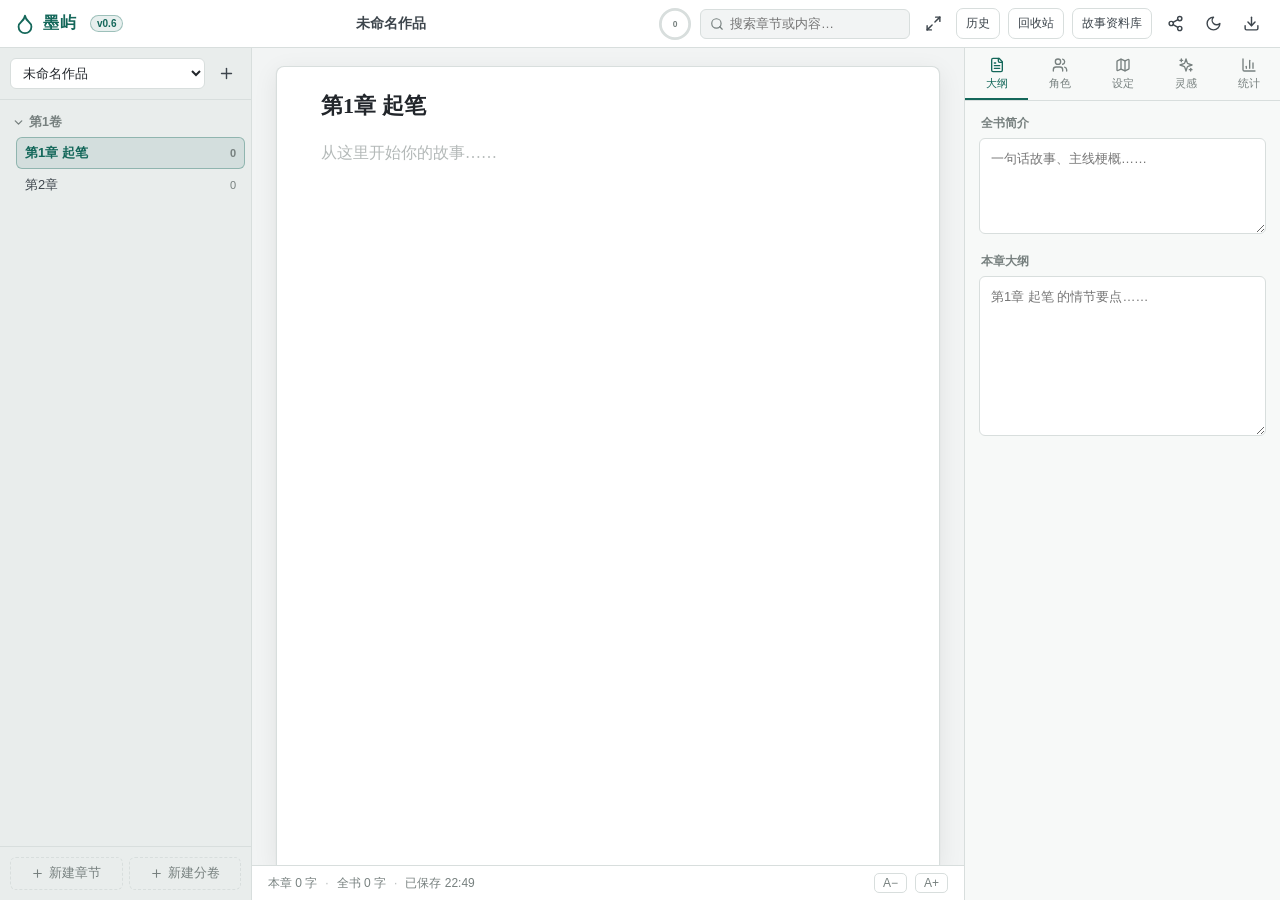
==== commit 37f68afe: "feat: 重构人物关系档案工作区" ====
--- a/index.html
+++ b/index.html
@@ -3,15 +3,15 @@
 <head>
 <meta charset="UTF-8">
 <meta name="viewport" content="width=device-width, initial-scale=1.0">
-<title>墨屿 · 小说写作台 v0.5</title>
-<link rel="stylesheet" href="styles.css?v=5">
-<link rel="stylesheet" href="workspace-tools.css?v=5">
+<title>墨屿 · 小说写作台 v0.6</title>
+<link rel="stylesheet" href="styles.css?v=6">
+<link rel="stylesheet" href="workspace-tools.css?v=6">
 </head>
 <body>
 <header class="topbar">
   <div class="brand">
     <svg class="brand-mark" viewBox="0 0 24 24" fill="none" stroke="currentColor" stroke-width="2" stroke-linecap="round" stroke-linejoin="round"><path d="M12 22a7 7 0 0 0 7-7c0-2-1-3.9-3-5.5s-3.5-4-4-6.5c-.5 2.5-2 4.9-4 6.5C6 11.1 5 13 5 15a7 7 0 0 0 7 7z"/></svg>
-    <span class="brand-name">墨屿</span><span class="version-badge">v0.5</span>
+    <span class="brand-name">墨屿</span><span class="version-badge">v0.6</span>
   </div>
 
   <div class="book-title-wrap">
@@ -117,8 +117,8 @@
 </div>
 
 <input type="file" id="importFile" accept=".json" hidden>
-<script src="app.js?v=5"></script>
-<script src="graph.js?v=5"></script>
-<script src="workspace-tools.js?v=5"></script>
+<script src="app.js?v=6"></script>
+<script src="graph.js?v=6"></script>
+<script src="workspace-tools.js?v=6"></script>
 </body>
 </html>
--- a/styles.css
+++ b/styles.css
@@ -473,7 +473,21 @@
 }
 .legend .lg { display: inline-flex; align-items: center; gap: 4px; }
 .legend i.dot { width: 9px; height: 9px; border-radius: 50%; }
-.legend i.line { width: 14px; height: 3px; border-radius: 2px; }\n.graph-zoom {\n  display: inline-flex; align-items: center; gap: 4px;\n  background: var(--bg); border: 1px solid var(--line);\n  border-radius: 6px; padding: 2px;\n  font-size: 12px; color: var(--muted);\n}\n.graph-zoom button {\n  width: 24px; height: 24px;\n  display: inline-flex; align-items: center; justify-content: center;\n  background: transparent; border: none; border-radius: 4px;\n  color: var(--ink-soft); font-size: 16px; line-height: 1;\n}\n.graph-zoom button:hover { background: var(--accent-soft); color: var(--accent); }\n#graphZoomValue { min-width: 38px; text-align: center; font-size: 11px; }
+.legend i.line { width: 14px; height: 3px; border-radius: 2px; }
+.graph-zoom {
+  display: inline-flex; align-items: center; gap: 4px;
+  background: var(--bg); border: 1px solid var(--line);
+  border-radius: 6px; padding: 2px;
+  font-size: 12px; color: var(--muted);
+}
+.graph-zoom button {
+  width: 24px; height: 24px;
+  display: inline-flex; align-items: center; justify-content: center;
+  background: transparent; border: none; border-radius: 4px;
+  color: var(--ink-soft); font-size: 16px; line-height: 1;
+}
+.graph-zoom button:hover { background: var(--accent-soft); color: var(--accent); }
+#graphZoomValue { min-width: 38px; text-align: center; font-size: 11px; }
 .graph-main { display: grid; grid-template-columns: 1fr 308px; min-height: 0; }
 .graph-canvas-wrap { position: relative; min-width: 0; min-height: 0; }
 #graphCanvas { width: 100%; height: 100%; display: block; cursor: grab; }
@@ -741,4 +755,8 @@
 }
 .theme-wrap{position:relative}.theme-menu{position:absolute;top:38px;right:0;z-index:90;width:188px;border:1px solid var(--line);border-radius:10px;padding:6px;background:var(--paper);box-shadow:var(--shadow)}.theme-menu[hidden]{display:none}.theme-menu button{display:grid;grid-template-columns:18px 1fr auto;align-items:center;gap:8px;width:100%;border:1px solid transparent;border-radius:7px;padding:8px;background:transparent;color:var(--ink);text-align:left}.theme-menu button:hover,.theme-menu button.active{border-color:var(--accent-line);background:var(--accent-soft);color:var(--accent)}.theme-menu small{color:var(--muted);font-size:10px}.theme-dot{width:14px;height:14px;border:1px solid var(--line);border-radius:50%}.theme-dot.light{background:#fff}.theme-dot.dark{background:#1d2126}.theme-dot.ink{background:linear-gradient(135deg,#f4efe3 48%,#315f52 50%,#a94635 75%)}.theme-dot.future{background:linear-gradient(135deg,#07111e 45%,#4bd7ed 48%,#795cff 72%)}
 [data-theme="ink"] body{background-color:var(--bg);background-image:radial-gradient(ellipse at 8% 92%,rgba(55,67,59,.07),transparent 25%),radial-gradient(ellipse at 88% 12%,rgba(55,67,59,.055),transparent 28%)}[data-theme="ink"] .topbar,[data-theme="ink"] .editor-wrap,[data-theme="ink"] .graph-main,[data-theme="ink"] .ws-dialog{background-image:linear-gradient(rgba(255,255,255,.025),rgba(95,76,43,.018)),repeating-linear-gradient(88deg,transparent 0,transparent 7px,rgba(80,68,45,.012) 8px)}[data-theme="ink"] .brand-name{font-family:var(--write-font);font-size:18px;letter-spacing:.16em}[data-theme="ink"] #editor{line-height:2;color:#292a26}
-[data-theme="future"] body{background-color:var(--bg);background-image:linear-gradient(rgba(69,180,222,.025) 1px,transparent 1px),linear-gradient(90deg,rgba(69,180,222,.025) 1px,transparent 1px);background-size:32px 32px}[data-theme="future"] .topbar,[data-theme="future"] .sidebar,[data-theme="future"] .right-panel,[data-theme="future"] .graph-side,[data-theme="future"] .ws-dialog{backdrop-filter:blur(14px)}[data-theme="future"] .topbar{box-shadow:0 1px 18px rgba(44,190,231,.07)}[data-theme="future"] .icon-btn.active,[data-theme="future"] .solid-btn,[data-theme="future"] .version-badge{box-shadow:0 0 14px rgba(75,215,237,.12)}[data-theme="future"] .ch-item.active,[data-theme="future"] .person-row.sel,[data-theme="future"] .ws-stage{box-shadow:inset 0 0 18px rgba(75,215,237,.035)}[data-theme="future"] input,[data-theme="future"] textarea,[data-theme="future"] select{caret-color:var(--accent)}+[data-theme="future"] body{background-color:var(--bg);background-image:linear-gradient(rgba(69,180,222,.025) 1px,transparent 1px),linear-gradient(90deg,rgba(69,180,222,.025) 1px,transparent 1px);background-size:32px 32px}[data-theme="future"] .topbar,[data-theme="future"] .sidebar,[data-theme="future"] .right-panel,[data-theme="future"] .graph-side,[data-theme="future"] .ws-dialog{backdrop-filter:blur(14px)}[data-theme="future"] .topbar{box-shadow:0 1px 18px rgba(44,190,231,.07)}[data-theme="future"] .icon-btn.active,[data-theme="future"] .solid-btn,[data-theme="future"] .version-badge{box-shadow:0 0 14px rgba(75,215,237,.12)}[data-theme="future"] .ch-item.active,[data-theme="future"] .person-row.sel,[data-theme="future"] .ws-stage{box-shadow:inset 0 0 18px rgba(75,215,237,.035)}[data-theme="future"] input,[data-theme="future"] textarea,[data-theme="future"] select{caret-color:var(--accent)}
+/* ============ v0.6 关系工作区 ============ */
+.graph-main{grid-template-columns:minmax(420px,1fr) 410px}.graph-side{padding:16px;gap:16px}.graph-inspector-head{border-bottom:1px solid var(--line);padding-bottom:14px}.graph-inspector-head>small{color:var(--accent);font-size:10px;font-weight:700;letter-spacing:.12em}.graph-inspector-head h2{margin:8px 0 4px;font-size:19px}.graph-inspector-head h2 span{color:var(--accent);font-weight:400}.graph-person-hero{display:flex;align-items:center;gap:12px;margin-top:10px}.graph-person-hero h2{margin:0}.graph-person-hero p{margin:4px 0 0;color:var(--muted);font-size:11px}.graph-avatar{display:grid;place-items:center;width:58px;height:58px;flex:none;overflow:hidden;border:2px solid var(--avatar-color,var(--accent));border-radius:50%;background:var(--accent-soft);box-shadow:0 0 0 4px var(--paper),0 0 0 5px var(--line);color:var(--avatar-color,var(--accent));font-family:var(--write-font);font-size:22px;font-weight:700}.graph-avatar img{width:100%;height:100%;object-fit:cover}.graph-character-line{margin:12px 0;color:var(--ink-soft);font-family:var(--write-font);line-height:1.7}.graph-fact-grid{display:grid;grid-template-columns:1fr 1fr;gap:7px}.graph-fact-grid>div{min-width:0;border:1px solid var(--line);border-radius:8px;padding:9px;background:var(--paper)}.graph-fact-grid small,.graph-current-relation small{display:block;color:var(--muted);font-size:9px}.graph-fact-grid p{margin-top:4px;overflow:hidden;color:var(--ink-soft);font-size:11px;line-height:1.45}.graph-section{margin-top:2px}.graph-knowledge{display:flex;align-items:center;gap:8px;border-bottom:1px solid var(--line);padding:8px 2px}.graph-knowledge b{flex:1;font-size:11px}.graph-knowledge small{color:var(--muted);font-size:9px}.graph-current-relation{margin-top:12px;border:1px solid var(--accent-line);border-radius:10px;padding:12px;background:var(--accent-soft)}.graph-current-relation strong{display:block;margin:3px 0;color:var(--accent);font-size:18px}.graph-current-relation p{color:var(--ink-soft);font-size:11px;line-height:1.6}.graph-stage-line{position:relative;display:flex;gap:0;overflow-x:auto;padding:8px 0 4px}.graph-stage-line:before{position:absolute;top:18px;right:15px;left:15px;height:1px;background:var(--line);content:""}.graph-stage-point{position:relative;z-index:1;display:grid;justify-items:center;min-width:92px;border:0;padding:0 5px;background:transparent;color:var(--muted)}.graph-stage-point i{width:13px;height:13px;margin:4px;border:3px solid var(--panel);border-radius:50%;background:var(--muted);box-shadow:0 0 0 1px var(--line)}.graph-stage-point span{margin-top:5px;color:var(--ink-soft);font-size:10px;font-weight:700}.graph-stage-point small{font-size:9px}.graph-stage-point em{max-width:82px;margin-top:4px;overflow:hidden;color:var(--gold);font-size:8px;font-style:normal;text-overflow:ellipsis;white-space:nowrap}.graph-stage-point.active i{background:var(--accent);box-shadow:0 0 0 1px var(--accent),0 0 12px var(--accent-line)}.graph-stage-point.active span{color:var(--accent)}.graph-proof-list{display:grid;gap:7px}.graph-proof-card{display:block;width:100%;border:1px solid var(--line);border-radius:8px;padding:10px;background:var(--paper);color:var(--ink);text-align:left}.graph-proof-card:hover{border-color:var(--accent-line);background:var(--accent-soft)}.graph-proof-card span{color:var(--accent);font-size:10px;font-weight:700}.graph-proof-card p{margin:5px 0;color:var(--ink-soft);font-family:var(--write-font);font-size:11px;line-height:1.6}.graph-proof-card small{color:var(--muted);font-size:9px}.graph-edit-details{border-top:1px solid var(--line);padding-top:10px}.graph-edit-details summary{cursor:pointer;color:var(--muted);font-size:11px}.graph-edit-details[open] summary{margin-bottom:10px;color:var(--accent)}
+[data-theme="ink"] .graph-stage-point.active i{background:#a94635;box-shadow:0 0 0 1px #a94635}[data-theme="ink"] .graph-current-relation{border-left:3px solid #a94635;background:rgba(169,70,53,.045)}[data-theme="ink"] .graph-current-relation strong{color:#a94635}[data-theme="ink"] .graph-proof-card{background:rgba(247,243,233,.72)}[data-theme="future"] .graph-main{background-image:radial-gradient(circle at 38% 45%,rgba(75,215,237,.06),transparent 32%)}[data-theme="future"] .graph-current-relation,[data-theme="future"] .graph-proof-card,[data-theme="future"] .graph-fact-grid>div{background:rgba(12,23,38,.82);box-shadow:inset 0 0 18px rgba(75,215,237,.025)}[data-theme="future"] .graph-stage-point.active i{box-shadow:0 0 0 1px var(--accent),0 0 16px rgba(75,215,237,.55)}
+@media(max-width:960px){.graph-main{grid-template-columns:1fr 340px}.graph-top .legend,.path-query{display:none}}@media(max-width:720px){.graph-main{grid-template-columns:1fr}.graph-side{position:absolute;right:0;top:52px;bottom:48px;width:min(88vw,380px);z-index:15;box-shadow:var(--shadow)}}
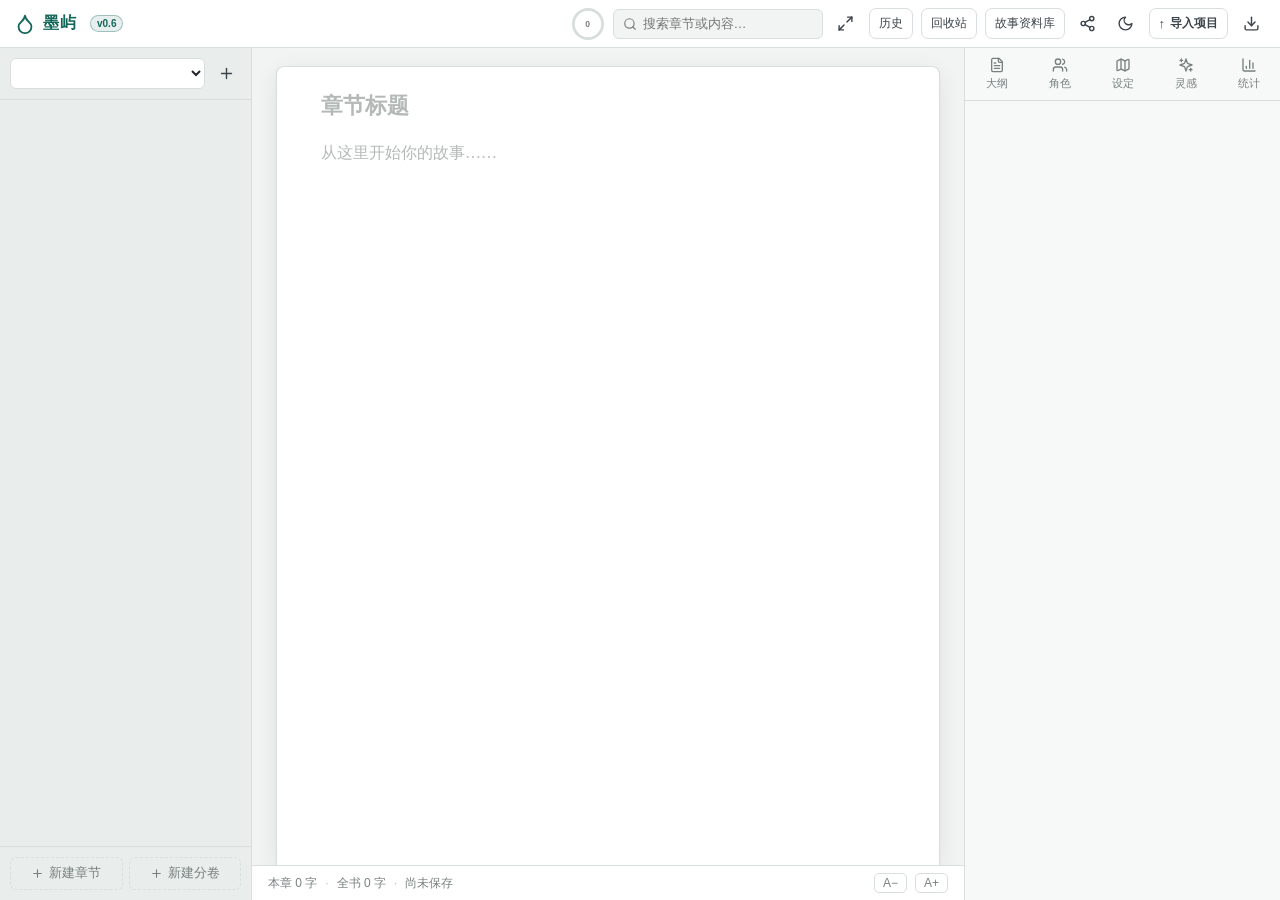
==== commit c8cf0ce8: "fix: 增加顶部可见导入项目入口" ====
--- a/index.html
+++ b/index.html
@@ -4,7 +4,7 @@
 <meta charset="UTF-8">
 <meta name="viewport" content="width=device-width, initial-scale=1.0">
 <title>墨屿 · 小说写作台 v0.6</title>
-<link rel="stylesheet" href="styles.css?v=6">
+<link rel="stylesheet" href="styles.css?v=7">
 <link rel="stylesheet" href="workspace-tools.css?v=6">
 </head>
 <body>
@@ -53,6 +53,7 @@
         <button data-theme-option="future"><i class="theme-dot future"></i><span>未来</span><small>深空与冷光</small></button>
       </div>
     </div>
+    <button class="text-tool-btn import-project-btn" id="btnImportProject" title="导入墨屿 JSON 项目">导入项目</button>
     <div class="menu-wrap">
       <button class="icon-btn" id="btnExport" title="导出 / 备份">
         <svg viewBox="0 0 24 24" fill="none" stroke="currentColor" stroke-width="2" stroke-linecap="round" stroke-linejoin="round"><path d="M21 15v4a2 2 0 0 1-2 2H5a2 2 0 0 1-2-2v-4"/><path d="m7 10 5 5 5-5"/><path d="M12 15V3"/></svg>
@@ -117,7 +118,7 @@
 </div>
 
 <input type="file" id="importFile" accept=".json" hidden>
-<script src="app.js?v=6"></script>
+<script src="app.js?v=7"></script>
 <script src="graph.js?v=6"></script>
 <script src="workspace-tools.js?v=6"></script>
 </body>
--- a/styles.css
+++ b/styles.css
@@ -759,4 +759,6 @@
 /* ============ v0.6 关系工作区 ============ */
 .graph-main{grid-template-columns:minmax(420px,1fr) 410px}.graph-side{padding:16px;gap:16px}.graph-inspector-head{border-bottom:1px solid var(--line);padding-bottom:14px}.graph-inspector-head>small{color:var(--accent);font-size:10px;font-weight:700;letter-spacing:.12em}.graph-inspector-head h2{margin:8px 0 4px;font-size:19px}.graph-inspector-head h2 span{color:var(--accent);font-weight:400}.graph-person-hero{display:flex;align-items:center;gap:12px;margin-top:10px}.graph-person-hero h2{margin:0}.graph-person-hero p{margin:4px 0 0;color:var(--muted);font-size:11px}.graph-avatar{display:grid;place-items:center;width:58px;height:58px;flex:none;overflow:hidden;border:2px solid var(--avatar-color,var(--accent));border-radius:50%;background:var(--accent-soft);box-shadow:0 0 0 4px var(--paper),0 0 0 5px var(--line);color:var(--avatar-color,var(--accent));font-family:var(--write-font);font-size:22px;font-weight:700}.graph-avatar img{width:100%;height:100%;object-fit:cover}.graph-character-line{margin:12px 0;color:var(--ink-soft);font-family:var(--write-font);line-height:1.7}.graph-fact-grid{display:grid;grid-template-columns:1fr 1fr;gap:7px}.graph-fact-grid>div{min-width:0;border:1px solid var(--line);border-radius:8px;padding:9px;background:var(--paper)}.graph-fact-grid small,.graph-current-relation small{display:block;color:var(--muted);font-size:9px}.graph-fact-grid p{margin-top:4px;overflow:hidden;color:var(--ink-soft);font-size:11px;line-height:1.45}.graph-section{margin-top:2px}.graph-knowledge{display:flex;align-items:center;gap:8px;border-bottom:1px solid var(--line);padding:8px 2px}.graph-knowledge b{flex:1;font-size:11px}.graph-knowledge small{color:var(--muted);font-size:9px}.graph-current-relation{margin-top:12px;border:1px solid var(--accent-line);border-radius:10px;padding:12px;background:var(--accent-soft)}.graph-current-relation strong{display:block;margin:3px 0;color:var(--accent);font-size:18px}.graph-current-relation p{color:var(--ink-soft);font-size:11px;line-height:1.6}.graph-stage-line{position:relative;display:flex;gap:0;overflow-x:auto;padding:8px 0 4px}.graph-stage-line:before{position:absolute;top:18px;right:15px;left:15px;height:1px;background:var(--line);content:""}.graph-stage-point{position:relative;z-index:1;display:grid;justify-items:center;min-width:92px;border:0;padding:0 5px;background:transparent;color:var(--muted)}.graph-stage-point i{width:13px;height:13px;margin:4px;border:3px solid var(--panel);border-radius:50%;background:var(--muted);box-shadow:0 0 0 1px var(--line)}.graph-stage-point span{margin-top:5px;color:var(--ink-soft);font-size:10px;font-weight:700}.graph-stage-point small{font-size:9px}.graph-stage-point em{max-width:82px;margin-top:4px;overflow:hidden;color:var(--gold);font-size:8px;font-style:normal;text-overflow:ellipsis;white-space:nowrap}.graph-stage-point.active i{background:var(--accent);box-shadow:0 0 0 1px var(--accent),0 0 12px var(--accent-line)}.graph-stage-point.active span{color:var(--accent)}.graph-proof-list{display:grid;gap:7px}.graph-proof-card{display:block;width:100%;border:1px solid var(--line);border-radius:8px;padding:10px;background:var(--paper);color:var(--ink);text-align:left}.graph-proof-card:hover{border-color:var(--accent-line);background:var(--accent-soft)}.graph-proof-card span{color:var(--accent);font-size:10px;font-weight:700}.graph-proof-card p{margin:5px 0;color:var(--ink-soft);font-family:var(--write-font);font-size:11px;line-height:1.6}.graph-proof-card small{color:var(--muted);font-size:9px}.graph-edit-details{border-top:1px solid var(--line);padding-top:10px}.graph-edit-details summary{cursor:pointer;color:var(--muted);font-size:11px}.graph-edit-details[open] summary{margin-bottom:10px;color:var(--accent)}
 [data-theme="ink"] .graph-stage-point.active i{background:#a94635;box-shadow:0 0 0 1px #a94635}[data-theme="ink"] .graph-current-relation{border-left:3px solid #a94635;background:rgba(169,70,53,.045)}[data-theme="ink"] .graph-current-relation strong{color:#a94635}[data-theme="ink"] .graph-proof-card{background:rgba(247,243,233,.72)}[data-theme="future"] .graph-main{background-image:radial-gradient(circle at 38% 45%,rgba(75,215,237,.06),transparent 32%)}[data-theme="future"] .graph-current-relation,[data-theme="future"] .graph-proof-card,[data-theme="future"] .graph-fact-grid>div{background:rgba(12,23,38,.82);box-shadow:inset 0 0 18px rgba(75,215,237,.025)}[data-theme="future"] .graph-stage-point.active i{box-shadow:0 0 0 1px var(--accent),0 0 16px rgba(75,215,237,.55)}
-@media(max-width:960px){.graph-main{grid-template-columns:1fr 340px}.graph-top .legend,.path-query{display:none}}@media(max-width:720px){.graph-main{grid-template-columns:1fr}.graph-side{position:absolute;right:0;top:52px;bottom:48px;width:min(88vw,380px);z-index:15;box-shadow:var(--shadow)}}+@media(max-width:960px){.graph-main{grid-template-columns:1fr 340px}.graph-top .legend,.path-query{display:none}}@media(max-width:720px){.graph-main{grid-template-columns:1fr}.graph-side{position:absolute;right:0;top:52px;bottom:48px;width:min(88vw,380px);z-index:15;box-shadow:var(--shadow)}}
+/* 顶部直达导入入口 */
+.import-project-btn{display:inline-flex;align-items:center;gap:5px;border-color:var(--accent-line);color:var(--accent);font-weight:600}.import-project-btn:before{content:"↑";font-size:13px}.import-project-btn:hover{background:var(--accent-soft)}
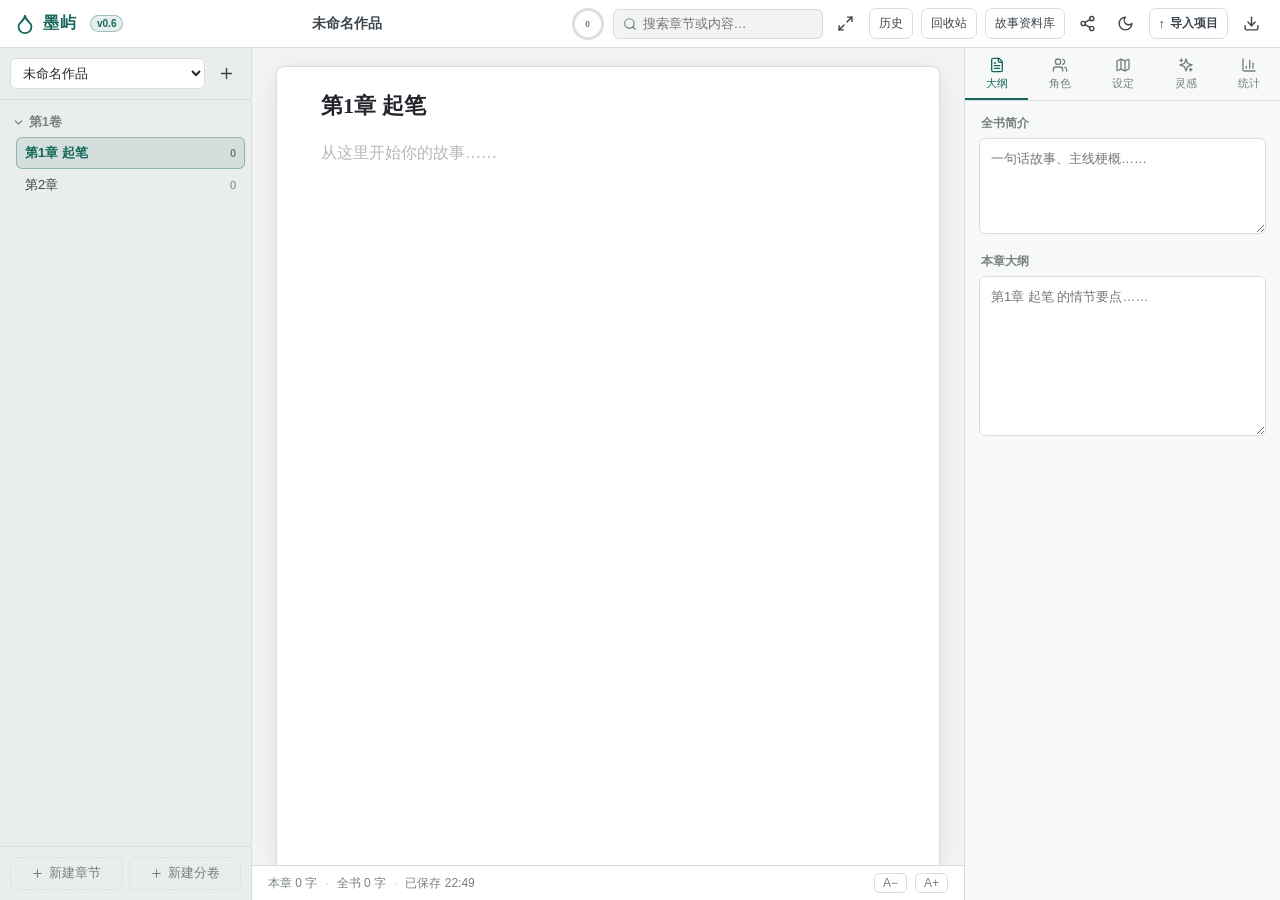
==== commit 184fb794: "fix: 修复导入项目按钮无响应" ====
--- a/index.html
+++ b/index.html
@@ -4,7 +4,7 @@
 <meta charset="UTF-8">
 <meta name="viewport" content="width=device-width, initial-scale=1.0">
 <title>墨屿 · 小说写作台 v0.6</title>
-<link rel="stylesheet" href="styles.css?v=7">
+<link rel="stylesheet" href="styles.css?v=8">
 <link rel="stylesheet" href="workspace-tools.css?v=6">
 </head>
 <body>
@@ -118,7 +118,7 @@
 </div>
 
 <input type="file" id="importFile" accept=".json" hidden>
-<script src="app.js?v=7"></script>
+<script src="app.js?v=8"></script>
 <script src="graph.js?v=6"></script>
 <script src="workspace-tools.js?v=6"></script>
 </body>
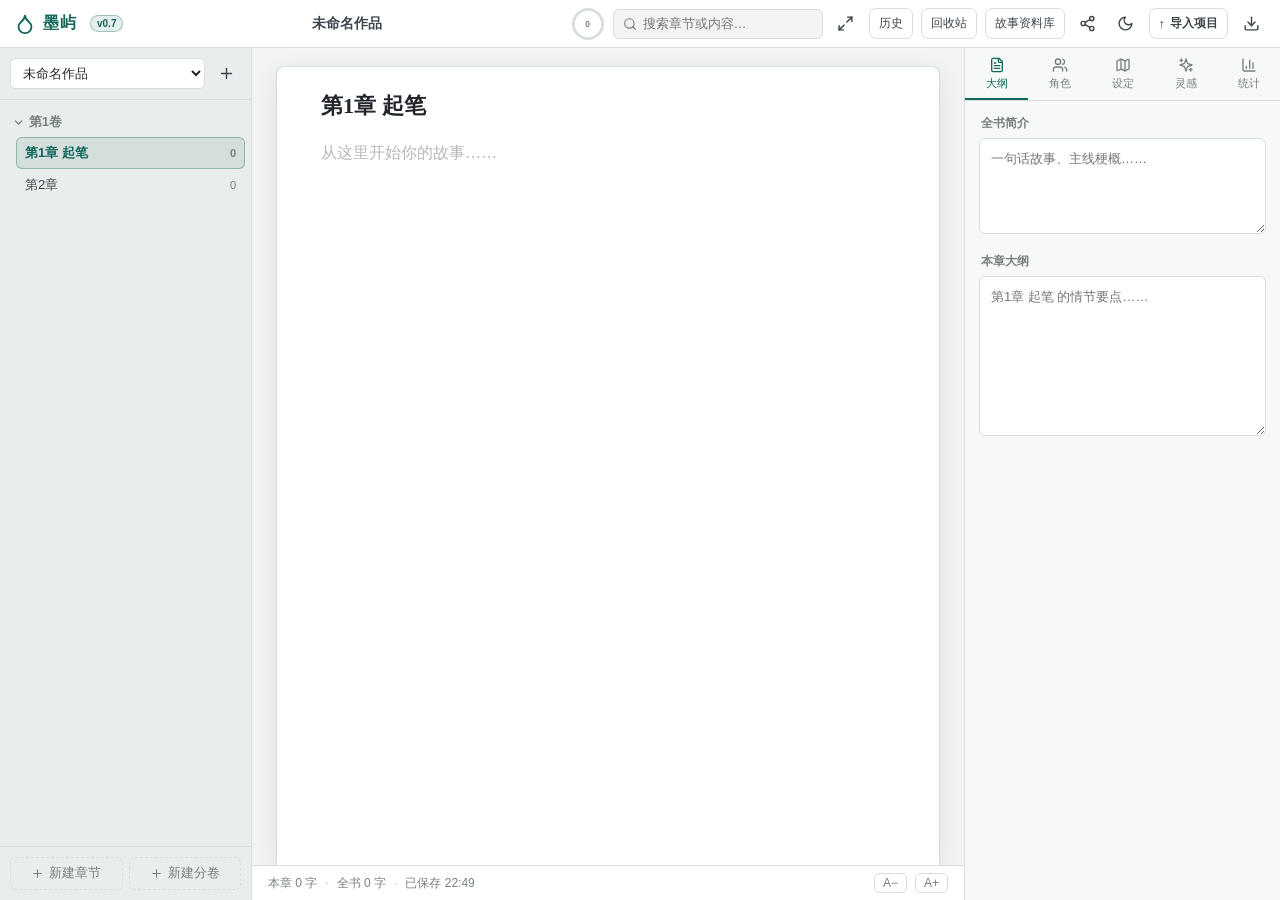
==== commit 78dcda4d: "feat: 重构角色卡并加入正文档案候选" ====
--- a/index.html
+++ b/index.html
@@ -3,15 +3,15 @@
 <head>
 <meta charset="UTF-8">
 <meta name="viewport" content="width=device-width, initial-scale=1.0">
-<title>墨屿 · 小说写作台 v0.6</title>
-<link rel="stylesheet" href="styles.css?v=8">
-<link rel="stylesheet" href="workspace-tools.css?v=6">
+<title>墨屿 · 小说写作台 v0.7</title>
+<link rel="stylesheet" href="styles.css?v=9">
+<link rel="stylesheet" href="workspace-tools.css?v=9">
 </head>
 <body>
 <header class="topbar">
   <div class="brand">
     <svg class="brand-mark" viewBox="0 0 24 24" fill="none" stroke="currentColor" stroke-width="2" stroke-linecap="round" stroke-linejoin="round"><path d="M12 22a7 7 0 0 0 7-7c0-2-1-3.9-3-5.5s-3.5-4-4-6.5c-.5 2.5-2 4.9-4 6.5C6 11.1 5 13 5 15a7 7 0 0 0 7 7z"/></svg>
-    <span class="brand-name">墨屿</span><span class="version-badge">v0.6</span>
+    <span class="brand-name">墨屿</span><span class="version-badge">v0.7</span>
   </div>
 
   <div class="book-title-wrap">
@@ -118,8 +118,8 @@
 </div>
 
 <input type="file" id="importFile" accept=".json" hidden>
-<script src="app.js?v=8"></script>
-<script src="graph.js?v=6"></script>
-<script src="workspace-tools.js?v=6"></script>
+<script src="app.js?v=9"></script>
+<script src="graph.js?v=9"></script>
+<script src="workspace-tools.js?v=9"></script>
 </body>
 </html>
--- a/styles.css
+++ b/styles.css
@@ -761,4 +761,6 @@
 [data-theme="ink"] .graph-stage-point.active i{background:#a94635;box-shadow:0 0 0 1px #a94635}[data-theme="ink"] .graph-current-relation{border-left:3px solid #a94635;background:rgba(169,70,53,.045)}[data-theme="ink"] .graph-current-relation strong{color:#a94635}[data-theme="ink"] .graph-proof-card{background:rgba(247,243,233,.72)}[data-theme="future"] .graph-main{background-image:radial-gradient(circle at 38% 45%,rgba(75,215,237,.06),transparent 32%)}[data-theme="future"] .graph-current-relation,[data-theme="future"] .graph-proof-card,[data-theme="future"] .graph-fact-grid>div{background:rgba(12,23,38,.82);box-shadow:inset 0 0 18px rgba(75,215,237,.025)}[data-theme="future"] .graph-stage-point.active i{box-shadow:0 0 0 1px var(--accent),0 0 16px rgba(75,215,237,.55)}
 @media(max-width:960px){.graph-main{grid-template-columns:1fr 340px}.graph-top .legend,.path-query{display:none}}@media(max-width:720px){.graph-main{grid-template-columns:1fr}.graph-side{position:absolute;right:0;top:52px;bottom:48px;width:min(88vw,380px);z-index:15;box-shadow:var(--shadow)}}
 /* 顶部直达导入入口 */
-.import-project-btn{display:inline-flex;align-items:center;gap:5px;border-color:var(--accent-line);color:var(--accent);font-weight:600}.import-project-btn:before{content:"↑";font-size:13px}.import-project-btn:hover{background:var(--accent-soft)}+.import-project-btn{display:inline-flex;align-items:center;gap:5px;border-color:var(--accent-line);color:var(--accent);font-weight:600}.import-project-btn:before{content:"↑";font-size:13px}.import-project-btn:hover{background:var(--accent-soft)}
+/* ============ v0.7 角色摘要卡 ============ */
+.role-panel-intro{display:flex;flex-direction:column;gap:3px;margin:0 2px 12px}.role-panel-intro b{font-size:13px}.role-panel-intro span{color:var(--muted);font-size:10px}.role-summary-card{padding:11px}.role-summary-card>header{display:flex;align-items:center;gap:10px}.role-mini-avatar{display:grid;place-items:center;width:38px;height:38px;flex:none;overflow:hidden;border:1px solid color-mix(in srgb,var(--role-color),var(--line) 40%);border-radius:50%;background:color-mix(in srgb,var(--role-color) 13%,var(--paper));color:var(--role-color);font-family:var(--write-font);font-weight:700}.role-mini-avatar img{width:100%;height:100%;object-fit:cover}.role-card-title{min-width:0;flex:1}.role-card-title h3{overflow:hidden;font-size:14px;text-overflow:ellipsis;white-space:nowrap}.role-card-title p{margin-top:2px;overflow:hidden;color:var(--muted);font-size:10px;text-overflow:ellipsis;white-space:nowrap}.role-tag{border:1px solid var(--accent-line);border-radius:12px;padding:2px 7px;background:var(--accent-soft);color:var(--accent);font-size:10px}.role-card-summary{margin:10px 0 8px;color:var(--ink-soft);font-family:var(--write-font);font-size:12px;line-height:1.65}.role-card-meta{display:flex;flex-wrap:wrap;gap:5px 9px;color:var(--muted);font-size:9px}.role-progress{height:3px;margin-top:8px;overflow:hidden;border-radius:3px;background:var(--bg)}.role-progress i{display:block;height:100%;border-radius:3px;background:var(--accent)}.role-summary-card .card-actions{align-items:center;justify-content:flex-start;gap:10px;border-top:1px solid var(--line);padding-top:8px}.role-summary-card .role-main-action{color:var(--accent);font-weight:600}.role-summary-card [data-role-delete]{margin-left:auto}
--- a/workspace-tools.css
+++ b/workspace-tools.css
@@ -4,4 +4,6 @@
 .ws-ask{position:fixed;inset:0;z-index:260;display:grid;place-items:center;background:#1118}.ws-ask>div{width:min(420px,90vw);border:1px solid var(--line);border-radius:12px;padding:16px;background:var(--paper);box-shadow:0 20px 60px #0005}.ws-ask label{display:grid;gap:9px;color:var(--ink-soft);font-size:12px;line-height:1.5}.ws-ask input{box-sizing:border-box;width:100%;border:1px solid var(--line);border-radius:7px;padding:9px;background:var(--bg);color:var(--ink)}.ws-ask footer{display:flex;justify-content:flex-end;gap:8px;margin-top:14px}.ws-ask footer button{border:1px solid var(--line);border-radius:7px;padding:7px 12px;background:transparent;color:var(--ink-soft)}
 /* 关系阶段与人物知识时间线 */
 .ws-stage{gap:6px;margin:9px 0;border:1px solid var(--line);border-left:3px solid var(--accent);border-radius:8px;padding:10px;background:var(--bg)}
-.ws-stage>div:first-child{display:flex;align-items:center;justify-content:space-between;gap:10px}.ws-stage>div:first-child span{color:var(--muted);font-size:10px}.ws-stage p{margin:0}.ws-inline-actions{display:flex!important;flex-wrap:wrap;gap:6px;justify-content:flex-start!important}.ws-inline-actions button,.ws-proof,.ws-checks button{border:1px solid var(--line);border-radius:6px;padding:5px 8px;background:var(--paper);color:var(--ink-soft);font-size:11px}.ws-inline-actions button:hover,.ws-proof:hover,.ws-checks button:hover{border-color:var(--accent-line);color:var(--accent)}.ws-proof{display:block;width:100%;margin-top:5px;text-align:left;line-height:1.45}.ws-warning{color:#b45b35!important;font-weight:600}.ws-form-dialog>div{width:min(560px,92vw)}.ws-form-dialog h3{margin:0 0 14px}.ws-form-dialog label{margin-top:10px}.ws-form-dialog input,.ws-form-dialog select,.ws-form-dialog textarea{box-sizing:border-box;width:100%;border:1px solid var(--line);border-radius:7px;padding:9px;background:var(--bg);color:var(--ink)}.ws-form-dialog textarea{min-height:80px;resize:vertical}+.ws-stage>div:first-child{display:flex;align-items:center;justify-content:space-between;gap:10px}.ws-stage>div:first-child span{color:var(--muted);font-size:10px}.ws-stage p{margin:0}.ws-inline-actions{display:flex!important;flex-wrap:wrap;gap:6px;justify-content:flex-start!important}.ws-inline-actions button,.ws-proof,.ws-checks button{border:1px solid var(--line);border-radius:6px;padding:5px 8px;background:var(--paper);color:var(--ink-soft);font-size:11px}.ws-inline-actions button:hover,.ws-proof:hover,.ws-checks button:hover{border-color:var(--accent-line);color:var(--accent)}.ws-proof{display:block;width:100%;margin-top:5px;text-align:left;line-height:1.45}.ws-warning{color:#b45b35!important;font-weight:600}.ws-form-dialog>div{width:min(560px,92vw)}.ws-form-dialog h3{margin:0 0 14px}.ws-form-dialog label{margin-top:10px}.ws-form-dialog input,.ws-form-dialog select,.ws-form-dialog textarea{box-sizing:border-box;width:100%;border:1px solid var(--line);border-radius:7px;padding:9px;background:var(--bg);color:var(--ink)}.ws-form-dialog textarea{min-height:80px;resize:vertical}
+/* ============ v0.7 正文档案候选 ============ */
+.ws-pane-actions{display:flex;gap:7px}.ws-pane-actions button{border:1px solid var(--accent-line);border-radius:7px;padding:6px 9px;background:transparent;color:var(--accent)}.ws-suggestions{margin-bottom:16px;border:1px solid var(--accent-line);border-radius:10px;padding:12px;background:var(--accent-soft)}.ws-suggestions>header{display:flex;align-items:center;gap:10px;margin-bottom:10px}.ws-suggestions>header>div{display:flex;flex:1;flex-direction:column;gap:2px}.ws-suggestions>header small{color:var(--muted);font-size:10px}.ws-suggestions>header>span{color:var(--accent);font-size:11px}.ws-suggestions article{margin-top:8px;border:1px solid var(--line);border-radius:8px;padding:10px;background:var(--paper)}.ws-suggestions article>div{display:flex;align-items:center;gap:7px}.ws-suggestions article>div small{margin-left:auto;color:var(--muted);font-size:9px}.ws-suggestion-kind{border:1px solid var(--accent-line);border-radius:10px;padding:1px 6px;background:var(--accent-soft);color:var(--accent);font-size:9px}.ws-suggestion-kind.guess{border-color:color-mix(in srgb,var(--gold),transparent 55%);background:color-mix(in srgb,var(--gold) 10%,transparent);color:var(--gold)}.ws-suggestions p{margin:8px 0;color:var(--ink);font-size:12px;line-height:1.55}.ws-suggestions blockquote{margin:0;border-left:2px solid var(--line);padding:5px 8px;color:var(--muted);font-family:var(--write-font);font-size:10px;line-height:1.6}.ws-suggestions footer{display:flex;justify-content:flex-end;gap:6px;margin-top:8px}.ws-suggestions footer button{border:1px solid var(--line);border-radius:6px;padding:5px 8px;background:transparent;color:var(--ink-soft);font-size:10px}
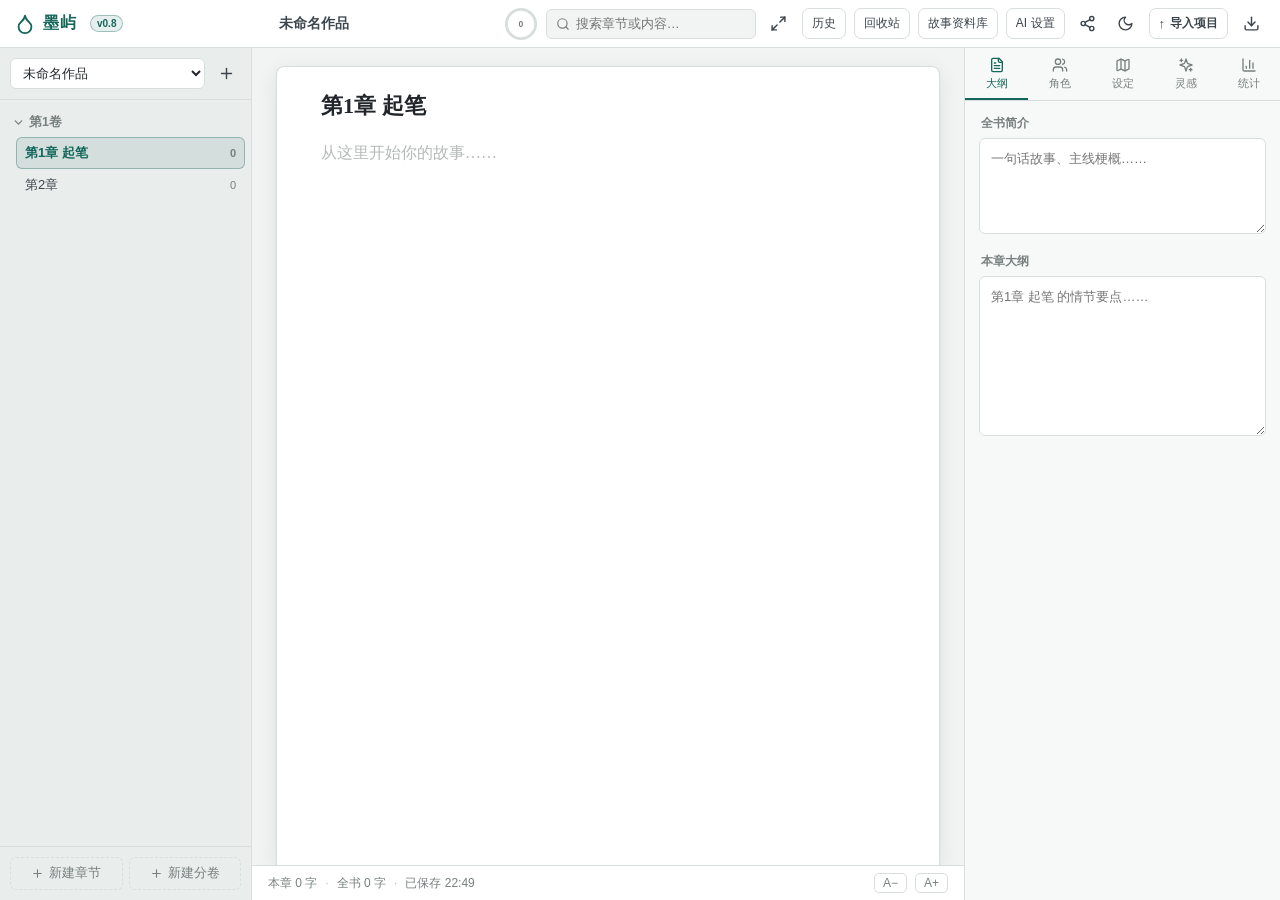
==== commit f0f3cb28: "feat: 加入可选 AI 人物档案助手" ====
--- a/index.html
+++ b/index.html
@@ -3,15 +3,16 @@
 <head>
 <meta charset="UTF-8">
 <meta name="viewport" content="width=device-width, initial-scale=1.0">
-<title>墨屿 · 小说写作台 v0.7</title>
+<title>墨屿 · 小说写作台 v0.8</title>
 <link rel="stylesheet" href="styles.css?v=9">
 <link rel="stylesheet" href="workspace-tools.css?v=9">
+<link rel="stylesheet" href="ai-tools.css?v=1">
 </head>
 <body>
 <header class="topbar">
   <div class="brand">
     <svg class="brand-mark" viewBox="0 0 24 24" fill="none" stroke="currentColor" stroke-width="2" stroke-linecap="round" stroke-linejoin="round"><path d="M12 22a7 7 0 0 0 7-7c0-2-1-3.9-3-5.5s-3.5-4-4-6.5c-.5 2.5-2 4.9-4 6.5C6 11.1 5 13 5 15a7 7 0 0 0 7 7z"/></svg>
-    <span class="brand-name">墨屿</span><span class="version-badge">v0.7</span>
+    <span class="brand-name">墨屿</span><span class="version-badge">v0.8</span>
   </div>
 
   <div class="book-title-wrap">
@@ -121,5 +122,6 @@
 <script src="app.js?v=9"></script>
 <script src="graph.js?v=9"></script>
 <script src="workspace-tools.js?v=9"></script>
+<script src="ai-tools.js?v=1"></script>
 </body>
 </html>
--- a/ai-tools.css
+++ b/ai-tools.css
@@ -0,0 +1 @@
+.ai-mask{position:fixed;inset:0;z-index:300;display:grid;place-items:center;padding:20px;background:#1119;backdrop-filter:blur(4px);color:var(--ink)}.ai-dialog{display:grid;grid-template-rows:auto minmax(0,1fr) auto;width:min(720px,94vw);max-height:90vh;overflow:hidden;border:1px solid var(--line);border-radius:14px;background:var(--panel);box-shadow:0 24px 80px #0007}.ai-dialog>header{display:flex;align-items:center;justify-content:space-between;padding:16px 18px;border-bottom:1px solid var(--line);background:var(--paper)}.ai-dialog>header small{color:var(--muted)}.ai-dialog h2{margin:2px 0 0;font-size:18px}.ai-dialog>header button{border:0;background:transparent;color:var(--muted);font-size:26px}.ai-form,.ai-review{overflow:auto;padding:18px}.ai-form{display:grid;gap:12px}.ai-form>label{display:grid;gap:5px;color:var(--ink-soft);font-size:12px}.ai-form input,.ai-form textarea{box-sizing:border-box;width:100%;border:1px solid var(--line);border-radius:7px;padding:9px;background:var(--bg);color:var(--ink)}.ai-form textarea{min-height:130px;resize:vertical;line-height:1.55}.ai-form .ai-check{display:flex;grid-template-columns:auto 1fr;align-items:center}.ai-form .ai-check input{width:auto}.ai-warning{border:1px solid color-mix(in srgb,var(--gold),transparent 50%);border-radius:8px;padding:10px;background:color-mix(in srgb,var(--gold) 9%,transparent)}.ai-warning p,.ai-review>p{margin:4px 0;color:var(--muted);font-size:11px;line-height:1.55}.ai-help,.ai-status{color:var(--muted);font-size:10px}.ai-status{min-height:16px;color:var(--accent)}.ai-dialog>footer{display:flex;justify-content:flex-end;gap:8px;padding:12px 18px;border-top:1px solid var(--line);background:var(--paper)}.ai-dialog>footer button{border:1px solid var(--line);border-radius:7px;padding:8px 12px;background:transparent;color:var(--ink-soft)}.ai-primary{border-color:var(--accent)!important;background:var(--accent)!important;color:#fff!important}.ai-loading{padding:34px;text-align:center}.ai-loading span{display:inline-block;width:28px;height:28px;border:3px solid var(--line);border-top-color:var(--accent);border-radius:50%;animation:ai-spin .8s linear infinite}.ai-loading p{color:var(--muted);font-size:11px}.ai-review{display:grid;gap:9px}.ai-review>label{display:grid;grid-template-columns:auto 1fr;gap:10px;border:1px solid var(--line);border-radius:8px;padding:10px;background:var(--paper)}.ai-review>label>input{margin-top:4px}.ai-review span{display:grid;gap:5px}.ai-review b{font-size:12px}.ai-review b i{margin-left:6px;color:var(--gold);font-size:9px;font-style:normal}.ai-review em{color:var(--ink);font-size:12px;font-style:normal;line-height:1.55}.ai-review small{color:var(--muted);font-size:10px}@keyframes ai-spin{to{transform:rotate(360deg)}}
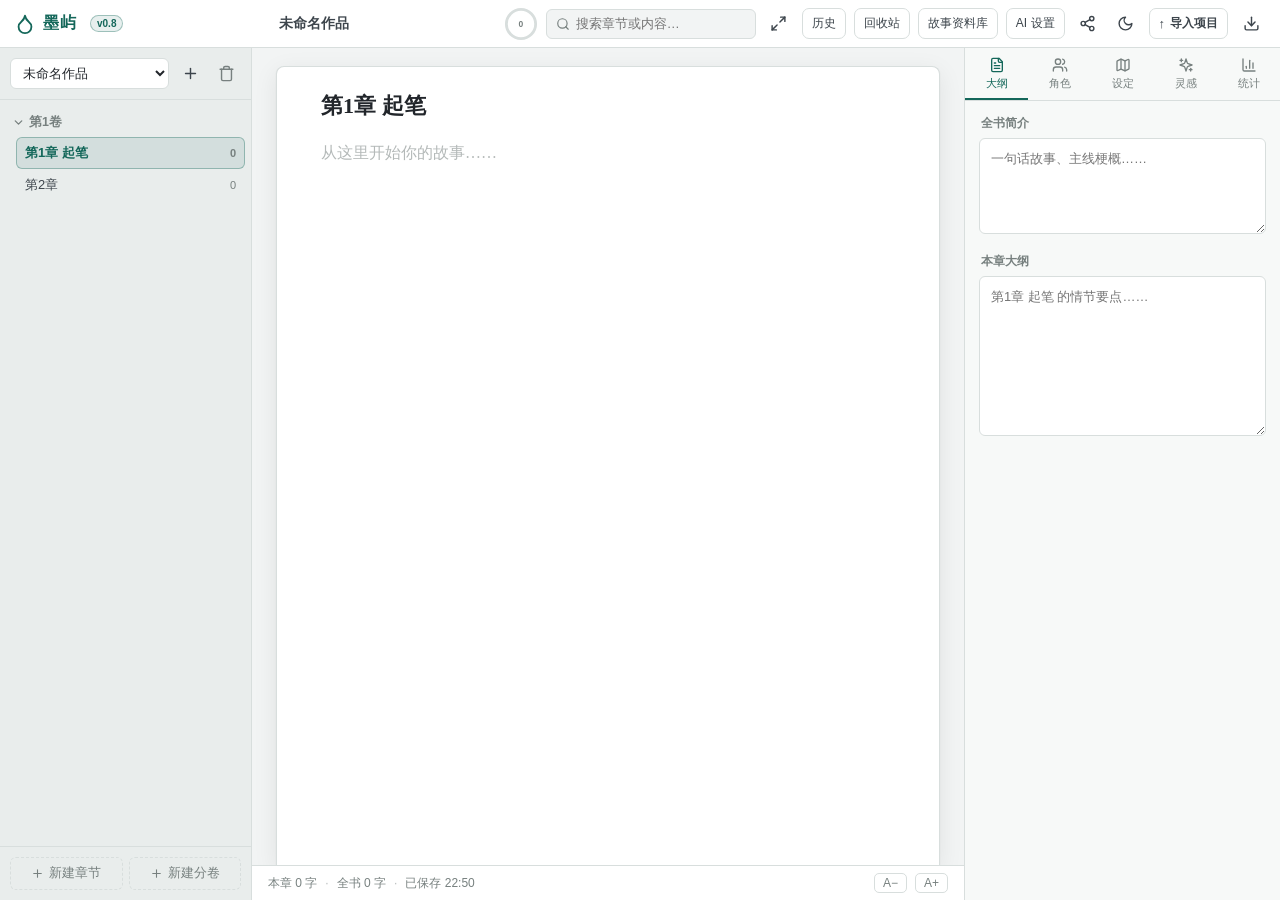
==== commit 1ac9d3db: "feat: 添加整部小说删除与恢复" ====
--- a/index.html
+++ b/index.html
@@ -4,9 +4,9 @@
 <meta charset="UTF-8">
 <meta name="viewport" content="width=device-width, initial-scale=1.0">
 <title>墨屿 · 小说写作台 v0.8</title>
-<link rel="stylesheet" href="styles.css?v=9">
+<link rel="stylesheet" href="styles.css?v=10">
 <link rel="stylesheet" href="workspace-tools.css?v=9">
-<link rel="stylesheet" href="ai-tools.css?v=1">
+<link rel="stylesheet" href="ai-tools.css?v=2">
 </head>
 <body>
 <header class="topbar">
@@ -75,6 +75,9 @@
       <button class="icon-btn" id="btnNewProject" title="新建作品">
         <svg viewBox="0 0 24 24" fill="none" stroke="currentColor" stroke-width="2" stroke-linecap="round"><path d="M12 5v14"/><path d="M5 12h14"/></svg>
       </button>
+      <button class="icon-btn project-delete-btn" id="btnDeleteProject" title="删除当前小说">
+        <svg viewBox="0 0 24 24" fill="none" stroke="currentColor" stroke-width="2" stroke-linecap="round" stroke-linejoin="round"><path d="M3 6h18"/><path d="M19 6v14a2 2 0 0 1-2 2H7a2 2 0 0 1-2-2V6"/><path d="M8 6V4a2 2 0 0 1 2-2h4a2 2 0 0 1 2 2v2"/></svg>
+      </button>
     </div>
     <div class="tree" id="tree"></div>
     <div class="side-foot">
@@ -119,9 +122,9 @@
 </div>
 
 <input type="file" id="importFile" accept=".json" hidden>
-<script src="app.js?v=9"></script>
+<script src="app.js?v=10"></script>
 <script src="graph.js?v=9"></script>
-<script src="workspace-tools.js?v=9"></script>
-<script src="ai-tools.js?v=1"></script>
+<script src="workspace-tools.js?v=10"></script>
+<script src="ai-tools.js?v=2"></script>
 </body>
 </html>
--- a/styles.css
+++ b/styles.css
@@ -172,6 +172,7 @@
   min-height: 0;
 }
 .side-head { display: flex; gap: 6px; padding: 10px; border-bottom: 1px solid var(--line); }
+.side-head .project-delete-btn{color:var(--muted)}.side-head .project-delete-btn:hover{border-color:color-mix(in srgb,var(--danger),transparent 45%);background:color-mix(in srgb,var(--danger) 9%,transparent);color:var(--danger)}
 .side-head select {
   flex: 1; min-width: 0;
   background: var(--paper); border: 1px solid var(--line);
@@ -763,4 +764,4 @@
 /* 顶部直达导入入口 */
 .import-project-btn{display:inline-flex;align-items:center;gap:5px;border-color:var(--accent-line);color:var(--accent);font-weight:600}.import-project-btn:before{content:"↑";font-size:13px}.import-project-btn:hover{background:var(--accent-soft)}
 /* ============ v0.7 角色摘要卡 ============ */
-.role-panel-intro{display:flex;flex-direction:column;gap:3px;margin:0 2px 12px}.role-panel-intro b{font-size:13px}.role-panel-intro span{color:var(--muted);font-size:10px}.role-summary-card{padding:11px}.role-summary-card>header{display:flex;align-items:center;gap:10px}.role-mini-avatar{display:grid;place-items:center;width:38px;height:38px;flex:none;overflow:hidden;border:1px solid color-mix(in srgb,var(--role-color),var(--line) 40%);border-radius:50%;background:color-mix(in srgb,var(--role-color) 13%,var(--paper));color:var(--role-color);font-family:var(--write-font);font-weight:700}.role-mini-avatar img{width:100%;height:100%;object-fit:cover}.role-card-title{min-width:0;flex:1}.role-card-title h3{overflow:hidden;font-size:14px;text-overflow:ellipsis;white-space:nowrap}.role-card-title p{margin-top:2px;overflow:hidden;color:var(--muted);font-size:10px;text-overflow:ellipsis;white-space:nowrap}.role-tag{border:1px solid var(--accent-line);border-radius:12px;padding:2px 7px;background:var(--accent-soft);color:var(--accent);font-size:10px}.role-card-summary{margin:10px 0 8px;color:var(--ink-soft);font-family:var(--write-font);font-size:12px;line-height:1.65}.role-card-meta{display:flex;flex-wrap:wrap;gap:5px 9px;color:var(--muted);font-size:9px}.role-progress{height:3px;margin-top:8px;overflow:hidden;border-radius:3px;background:var(--bg)}.role-progress i{display:block;height:100%;border-radius:3px;background:var(--accent)}.role-summary-card .card-actions{align-items:center;justify-content:flex-start;gap:10px;border-top:1px solid var(--line);padding-top:8px}.role-summary-card .role-main-action{color:var(--accent);font-weight:600}.role-summary-card [data-role-delete]{margin-left:auto}+.role-panel-intro{display:flex;flex-direction:column;gap:3px;margin:0 2px 12px}.role-panel-intro b{font-size:13px}.role-panel-intro span{color:var(--muted);font-size:10px}.role-summary-card{padding:11px}.role-summary-card>header{display:flex;align-items:center;gap:10px}.role-mini-avatar{display:grid;place-items:center;width:38px;height:38px;flex:none;overflow:hidden;border:1px solid color-mix(in srgb,var(--role-color),var(--line) 40%);border-radius:50%;background:color-mix(in srgb,var(--role-color) 13%,var(--paper));color:var(--role-color);font-family:var(--write-font);font-weight:700}.role-mini-avatar img{width:100%;height:100%;object-fit:cover}.role-card-title{min-width:0;flex:1}.role-card-title h3{overflow:hidden;font-size:14px;text-overflow:ellipsis;white-space:nowrap}.role-card-title p{margin-top:2px;overflow:hidden;color:var(--muted);font-size:10px;text-overflow:ellipsis;white-space:nowrap}.role-tag{border:1px solid var(--accent-line);border-radius:12px;padding:2px 7px;background:var(--accent-soft);color:var(--accent);font-size:10px}.role-card-summary{margin:10px 0 8px;color:var(--ink-soft);font-family:var(--write-font);font-size:12px;line-height:1.65}.role-card-meta{display:flex;flex-wrap:wrap;gap:5px 9px;color:var(--muted);font-size:9px}.role-progress{height:3px;margin-top:8px;overflow:hidden;border-radius:3px;background:var(--bg)}.role-progress i{display:block;height:100%;border-radius:3px;background:var(--accent)}.role-summary-card .card-actions{align-items:center;justify-content:flex-start;gap:10px;border-top:1px solid var(--line);padding-top:8px}.role-summary-card .role-main-action{color:var(--accent);font-weight:600}.role-summary-card [data-role-delete]{margin-left:auto}
--- a/ai-tools.css
+++ b/ai-tools.css
@@ -1 +1 @@
-.ai-mask{position:fixed;inset:0;z-index:300;display:grid;place-items:center;padding:20px;background:#1119;backdrop-filter:blur(4px);color:var(--ink)}.ai-dialog{display:grid;grid-template-rows:auto minmax(0,1fr) auto;width:min(720px,94vw);max-height:90vh;overflow:hidden;border:1px solid var(--line);border-radius:14px;background:var(--panel);box-shadow:0 24px 80px #0007}.ai-dialog>header{display:flex;align-items:center;justify-content:space-between;padding:16px 18px;border-bottom:1px solid var(--line);background:var(--paper)}.ai-dialog>header small{color:var(--muted)}.ai-dialog h2{margin:2px 0 0;font-size:18px}.ai-dialog>header button{border:0;background:transparent;color:var(--muted);font-size:26px}.ai-form,.ai-review{overflow:auto;padding:18px}.ai-form{display:grid;gap:12px}.ai-form>label{display:grid;gap:5px;color:var(--ink-soft);font-size:12px}.ai-form input,.ai-form textarea{box-sizing:border-box;width:100%;border:1px solid var(--line);border-radius:7px;padding:9px;background:var(--bg);color:var(--ink)}.ai-form textarea{min-height:130px;resize:vertical;line-height:1.55}.ai-form .ai-check{display:flex;grid-template-columns:auto 1fr;align-items:center}.ai-form .ai-check input{width:auto}.ai-warning{border:1px solid color-mix(in srgb,var(--gold),transparent 50%);border-radius:8px;padding:10px;background:color-mix(in srgb,var(--gold) 9%,transparent)}.ai-warning p,.ai-review>p{margin:4px 0;color:var(--muted);font-size:11px;line-height:1.55}.ai-help,.ai-status{color:var(--muted);font-size:10px}.ai-status{min-height:16px;color:var(--accent)}.ai-dialog>footer{display:flex;justify-content:flex-end;gap:8px;padding:12px 18px;border-top:1px solid var(--line);background:var(--paper)}.ai-dialog>footer button{border:1px solid var(--line);border-radius:7px;padding:8px 12px;background:transparent;color:var(--ink-soft)}.ai-primary{border-color:var(--accent)!important;background:var(--accent)!important;color:#fff!important}.ai-loading{padding:34px;text-align:center}.ai-loading span{display:inline-block;width:28px;height:28px;border:3px solid var(--line);border-top-color:var(--accent);border-radius:50%;animation:ai-spin .8s linear infinite}.ai-loading p{color:var(--muted);font-size:11px}.ai-review{display:grid;gap:9px}.ai-review>label{display:grid;grid-template-columns:auto 1fr;gap:10px;border:1px solid var(--line);border-radius:8px;padding:10px;background:var(--paper)}.ai-review>label>input{margin-top:4px}.ai-review span{display:grid;gap:5px}.ai-review b{font-size:12px}.ai-review b i{margin-left:6px;color:var(--gold);font-size:9px;font-style:normal}.ai-review em{color:var(--ink);font-size:12px;font-style:normal;line-height:1.55}.ai-review small{color:var(--muted);font-size:10px}@keyframes ai-spin{to{transform:rotate(360deg)}}+.ai-mask{position:fixed;inset:0;z-index:300;display:grid;place-items:center;padding:20px;background:#1119;backdrop-filter:blur(4px);color:var(--ink)}.ai-dialog{display:grid;grid-template-rows:auto minmax(0,1fr) auto;width:min(720px,94vw);max-height:90vh;overflow:hidden;border:1px solid var(--line);border-radius:14px;background:var(--panel);box-shadow:0 24px 80px #0007}.ai-dialog>header{display:flex;align-items:center;justify-content:space-between;padding:16px 18px;border-bottom:1px solid var(--line);background:var(--paper)}.ai-dialog>header small{color:var(--muted)}.ai-dialog h2{margin:2px 0 0;font-size:18px}.ai-dialog>header button{border:0;background:transparent;color:var(--muted);font-size:26px}.ai-form,.ai-review{overflow:auto;padding:18px}.ai-form{display:grid;gap:12px}.ai-form>label{display:grid;gap:5px;color:var(--ink-soft);font-size:12px}.ai-form input,.ai-form select,.ai-form textarea{box-sizing:border-box;width:100%;border:1px solid var(--line);border-radius:7px;padding:9px;background:var(--bg);color:var(--ink)}.ai-form textarea{min-height:130px;resize:vertical;line-height:1.55}.ai-form .ai-check{display:flex;grid-template-columns:auto 1fr;align-items:center}.ai-form .ai-check input{width:auto}.ai-warning{border:1px solid color-mix(in srgb,var(--gold),transparent 50%);border-radius:8px;padding:10px;background:color-mix(in srgb,var(--gold) 9%,transparent)}.ai-warning p,.ai-review>p{margin:4px 0;color:var(--muted);font-size:11px;line-height:1.55}.ai-help,.ai-status{color:var(--muted);font-size:10px}.ai-status{min-height:16px;color:var(--accent)}.ai-dialog>footer{display:flex;justify-content:flex-end;gap:8px;padding:12px 18px;border-top:1px solid var(--line);background:var(--paper)}.ai-dialog>footer button{border:1px solid var(--line);border-radius:7px;padding:8px 12px;background:transparent;color:var(--ink-soft)}.ai-primary{border-color:var(--accent)!important;background:var(--accent)!important;color:#fff!important}.ai-loading{padding:34px;text-align:center}.ai-loading span{display:inline-block;width:28px;height:28px;border:3px solid var(--line);border-top-color:var(--accent);border-radius:50%;animation:ai-spin .8s linear infinite}.ai-loading p{color:var(--muted);font-size:11px}.ai-review{display:grid;gap:9px}.ai-review>label{display:grid;grid-template-columns:auto 1fr;gap:10px;border:1px solid var(--line);border-radius:8px;padding:10px;background:var(--paper)}.ai-review>label>input{margin-top:4px}.ai-review span{display:grid;gap:5px}.ai-review b{font-size:12px}.ai-review b i{margin-left:6px;color:var(--gold);font-size:9px;font-style:normal}.ai-review em{color:var(--ink);font-size:12px;font-style:normal;line-height:1.55}.ai-review small{color:var(--muted);font-size:10px}@keyframes ai-spin{to{transform:rotate(360deg)}}
